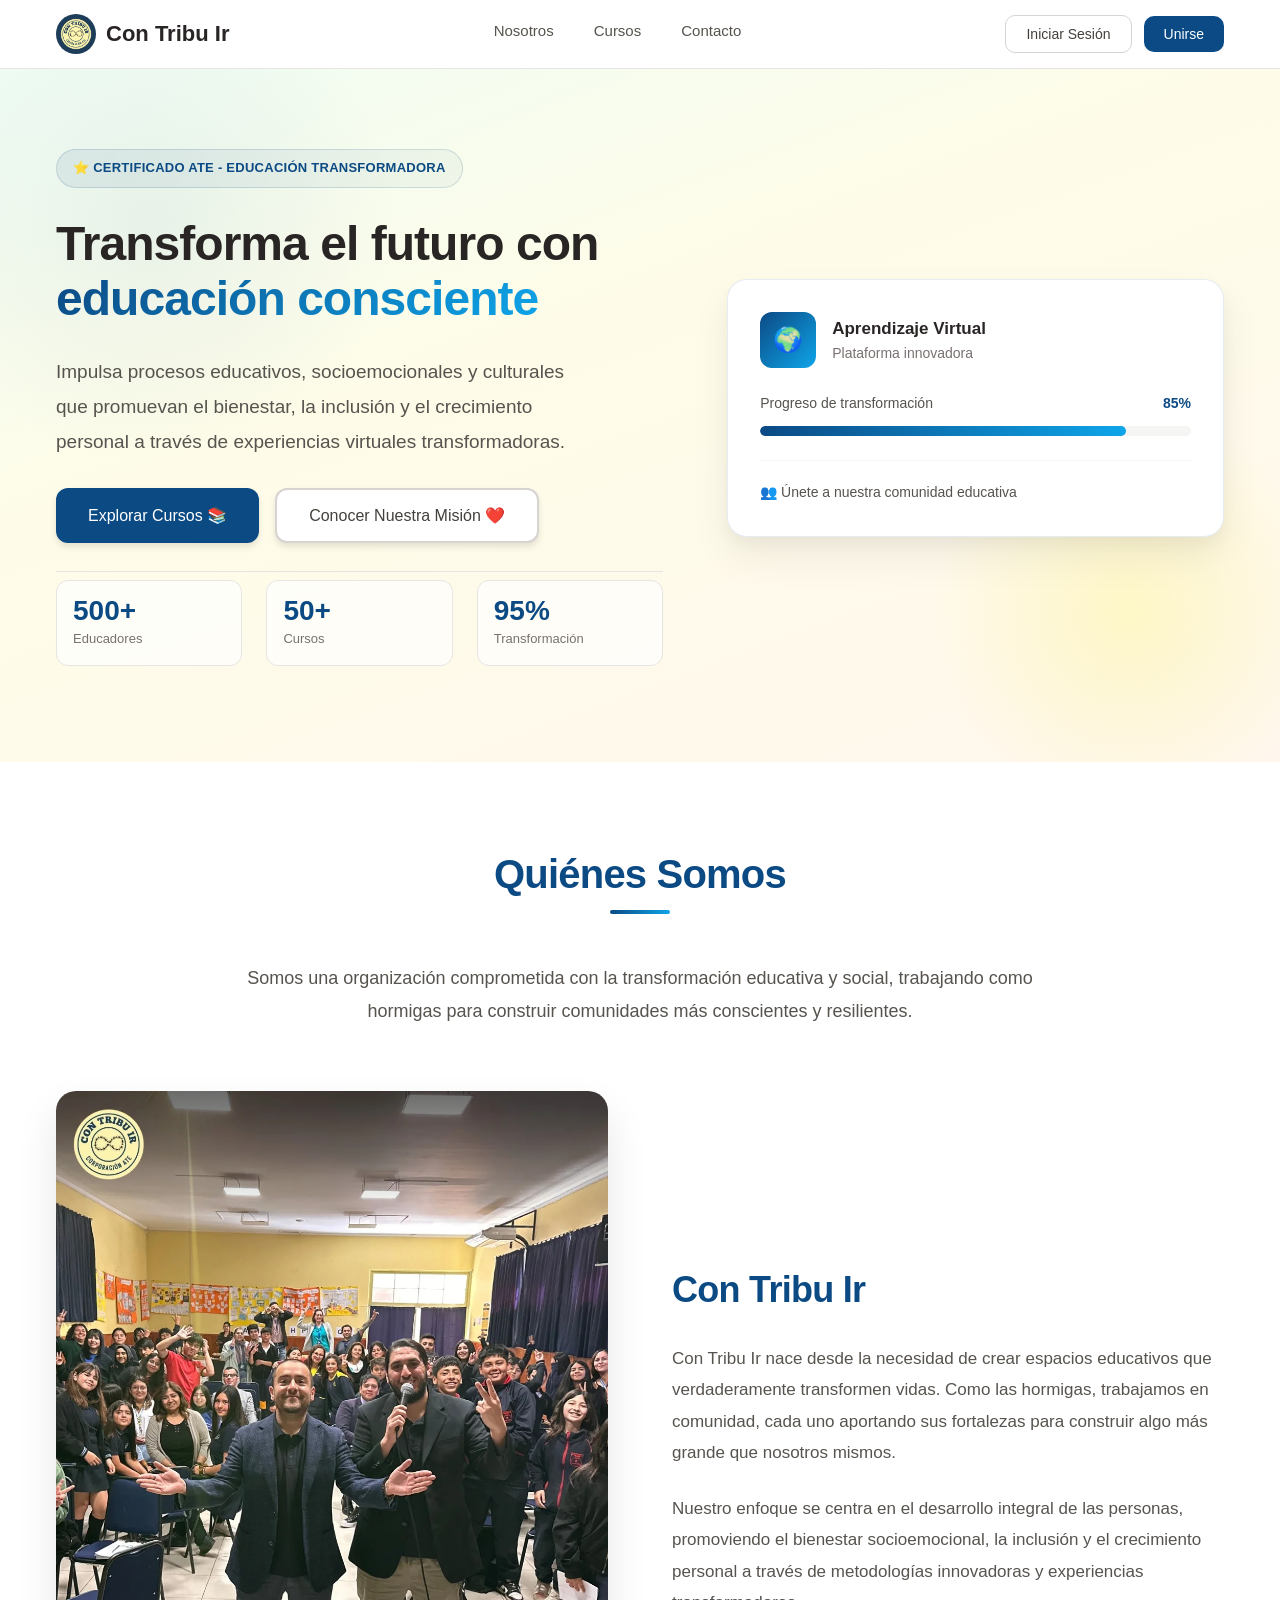
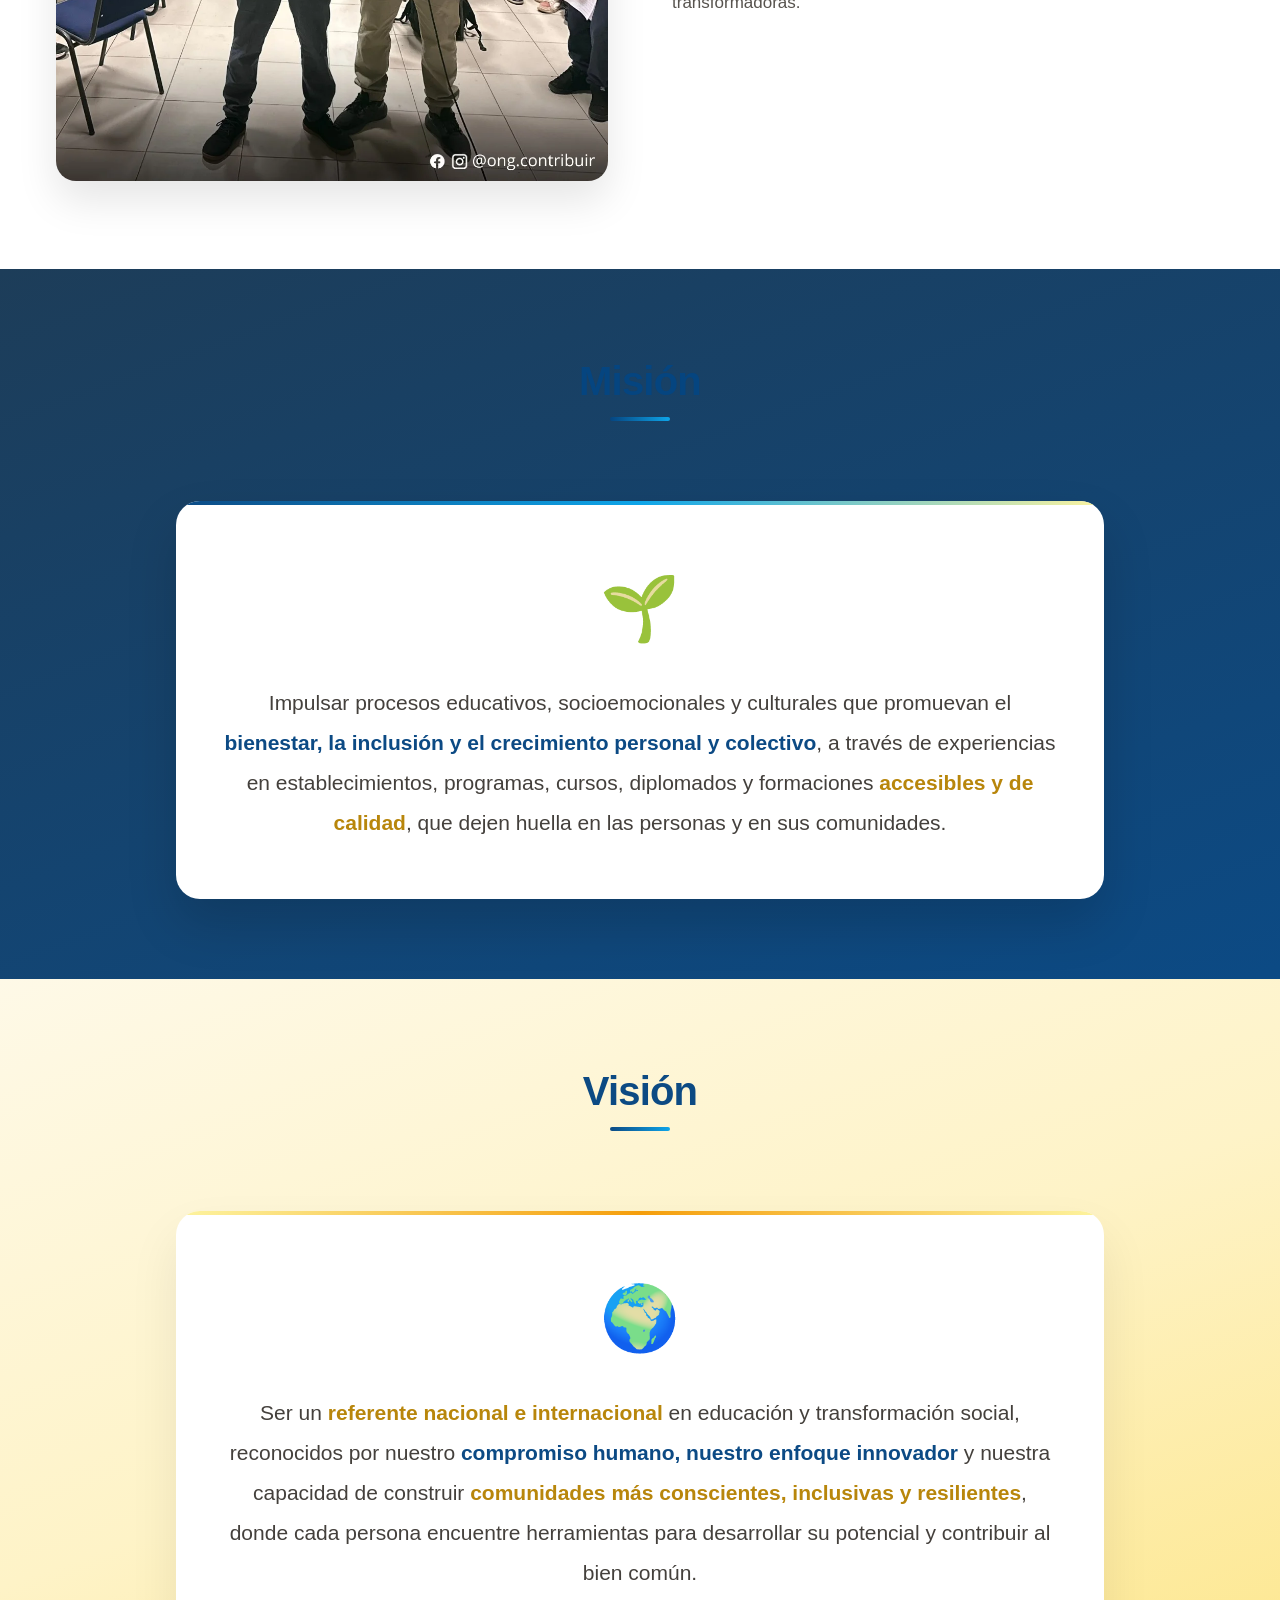
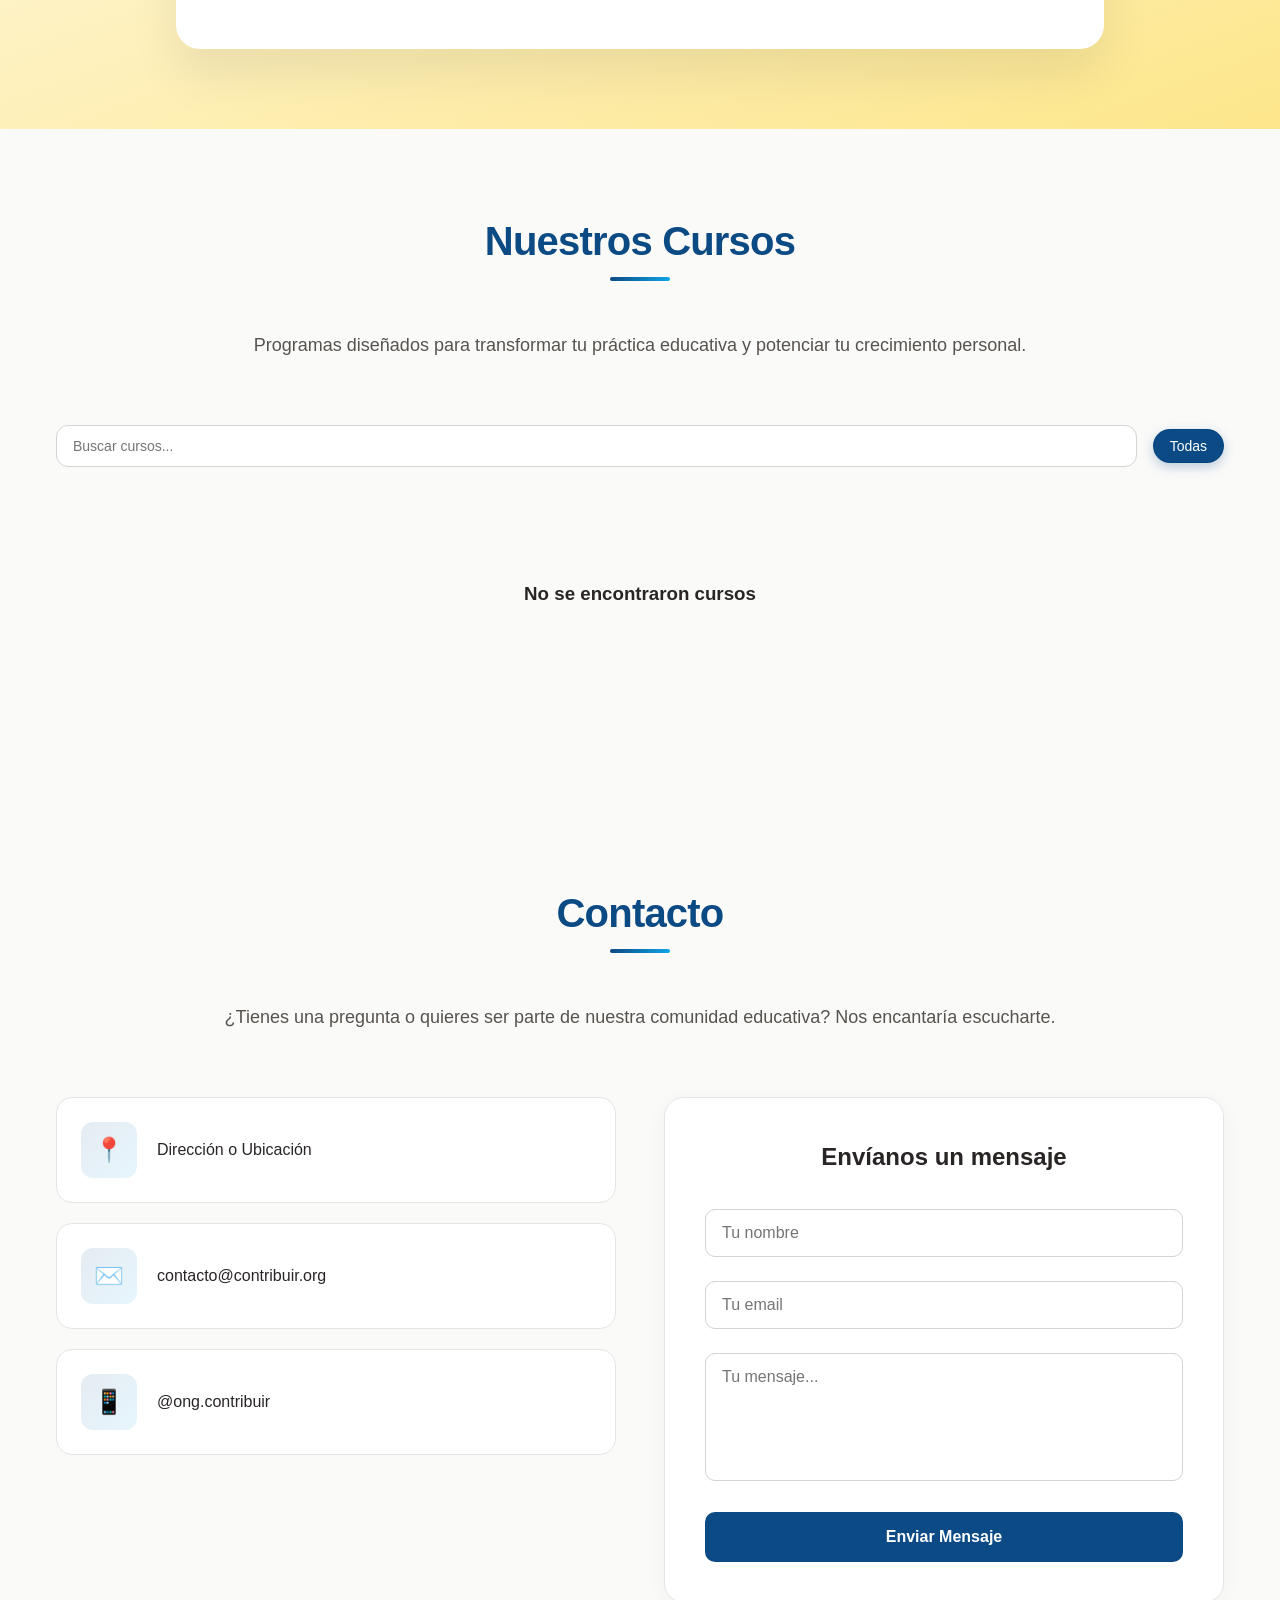
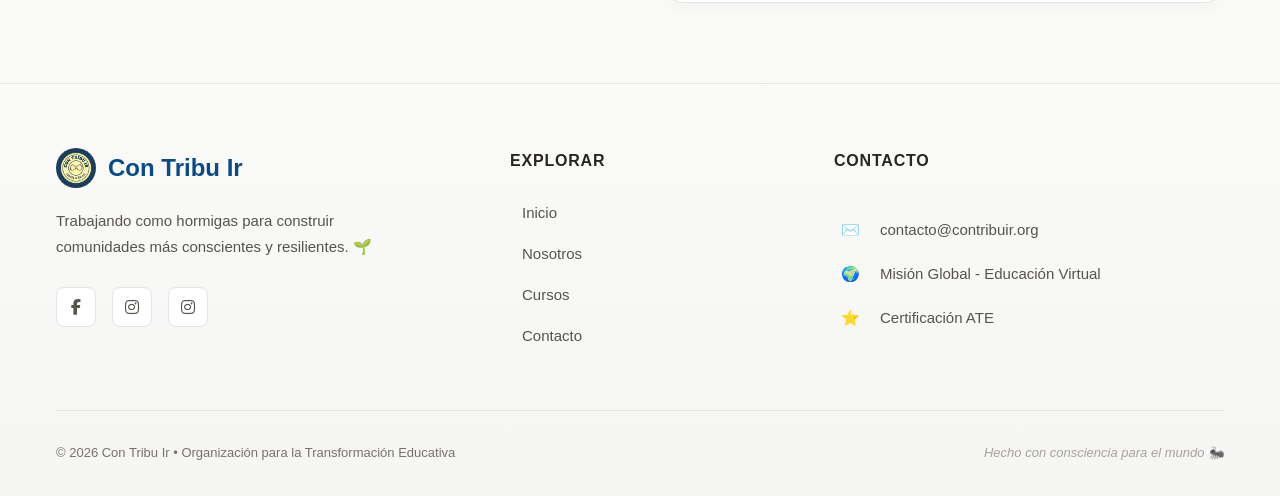
==== index.html @ ef0b7538 "Incorporación redes sociales" ====
<!DOCTYPE html>
<html lang="es">

<head>
    <meta charset="UTF-8">
    <meta name="viewport" content="width=device-width, initial-scale=1.0">
    <title>Con Tribu Ir</title>
    <link rel="stylesheet" href="styles.css">
    <link rel="stylesheet" href="Css/recovery_password.css">
    <link rel="stylesheet" href="https://cdnjs.cloudflare.com/ajax/libs/font-awesome/6.5.0/css/all.min.css">
</head>

<body>
    <header id="header">
        <div class="container">
            <div class="header-content">
                <div class="logo" onclick="scrollToSection('inicio')">
                    <img src="photos/LogoOficial.png" alt="Logo Con Tribu Ir" class="logo-icon">
                    <span>Con Tribu Ir</span>
                </div>

                <nav id="nav-desktop" class="nav-desktop">
                    <a onclick="scrollToSection('nosotros')" class="nav-link">Nosotros</a>
                    <a onclick="scrollToSection('cursos')" class="nav-link">Cursos</a>
                    <a onclick="scrollToSection('contacto')" class="nav-link">Contacto</a>
                </nav>

                <div class="header-buttons">
                    <button class="btn btn-secondary" id="loginBtn" onclick="openModal('loginModal')">
                        Iniciar Sesión
                    </button>
                    <button class="btn btn-primary" id="registerBtn" onclick="openModal('registerModal')">
                        Unirse
                    </button>
                    <div id="userSection" class="user-section hidden">
                        <div class="user-dropdown">
                            <button class="user-dropdown-btn" id="userDropdownBtn" onclick="toggleUserDropdown()">
                                <span id="userName" class="user-name"></span>
                                <span class="dropdown-arrow">▼</span>
                            </button>
                            <div id="userDropdownMenu" class="user-dropdown-menu">
                                <!--
                                <a class="dropdown-option" onclick="openProfile()">👤 Perfil</a>
                                <a class="dropdown-option" onclick="openAdminPanel()">⚙️ Panel de administración</a>
                                -->
                                <a class="dropdown-option" id="course-panel-btn" onclick="openCoursePanel()" style="display:none;">Panel creación curso</a>
                                <a class="dropdown-option logout-option" onclick="logout()">Cerrar sesión</a>
                            </div>
                        </div>
                        <button class="btn btn-secondary" onclick="goToMyCourses()" style="margin-left: 0.5rem;">
                            📚 Mis Cursos
                        </button>

                    </div>
                </div>
            </div>
        </div>
    </header>

    <section class="hero" id="inicio">
        <div class="container">
            <div class="hero-content">
                <div class="hero-text">
                    <div class="hero-badge">
                        ⭐ Certificado ATE - Educación Transformadora
                    </div>

                    <h1>Transforma el futuro con <span class="gradient-text">educación consciente</span></h1>

                    <p class="hero-description">
                        Impulsa procesos educativos, socioemocionales y culturales que promuevan el bienestar,
                        la inclusión y el crecimiento personal a través de experiencias virtuales transformadoras.
                    </p>

                    <div class="hero-buttons">
                        <button class="btn-large btn-large-primary" onclick="scrollToSection('cursos')">
                            Explorar Cursos 📚
                        </button>
                        <button class="btn-large btn-large-secondary" onclick="scrollToSection('nosotros')">
                            Conocer Nuestra Misión ❤️
                        </button>
                    </div>

                    <div class="hero-stats">
                        <div class="stat">
                            <div class="stat-value">500+</div>
                            <div class="stat-label">Educadores</div>
                        </div>
                        <div class="stat">
                            <div class="stat-value">50+</div>
                            <div class="stat-label">Cursos</div>
                        </div>
                        <div class="stat">
                            <div class="stat-value">95%</div>
                            <div class="stat-label">Transformación</div>
                        </div>
                    </div>
                </div>

                <div class="hero-card">
                    <div class="card-header">
                        <div class="card-icon">🌍</div>
                        <div>
                            <div class="card-title">Aprendizaje Virtual</div>
                            <div class="card-subtitle">Plataforma innovadora</div>
                        </div>
                    </div>

                    <div class="card-progress">
                        <div class="progress-label">
                            <span>Progreso de transformación</span>
                            <span class="progress-value">85%</span>
                        </div>
                        <div class="progress-bar">
                            <div class="progress-fill"></div>
                        </div>
                    </div>

                    <div class="card-footer">
                        <span>👥 Únete a nuestra comunidad educativa</span>
                    </div>
                </div>
            </div>
        </div>
    </section>

    <section class="section section-about" id="nosotros">
        <div class="container">
            <div class="section-header">
                <h2 class="section-title">Quiénes Somos</h2>
                <p class="section-description">
                    Somos una organización comprometida con la transformación educativa y social,
                    trabajando como hormigas para construir comunidades más conscientes y resilientes.
                </p>
            </div>

            <div class="about-grid">
                <div class="about-image">
                    <img src="photos/QuienesSomos.png" alt="Comunidad educativa">
                </div>
                <div class="about-text">
                    <h1>Con Tribu Ir</h1>
                    <p>
                        Con Tribu Ir nace desde la necesidad de crear espacios educativos que verdaderamente
                        transformen vidas. Como las hormigas, trabajamos en comunidad, cada uno aportando
                        sus fortalezas para construir algo más grande que nosotros mismos.
                    </p>
                    <p>
                        Nuestro enfoque se centra en el desarrollo integral de las personas,
                        promoviendo el bienestar socioemocional, la inclusión y el crecimiento personal
                        a través de metodologías innovadoras y experiencias transformadoras.
                    </p>
                </div>
            </div>
        </div>
    </section>

    <section class="section section-mission" id="mision">
        <div class="container">
            <div class="section-header">
                <h2 class="section-title">Misión</h2>
            </div>

            <div class="mission-content">
                <div class="mission-emoji">🌱</div>
                <p class="mission-text">
                    Impulsar procesos educativos, socioemocionales y culturales que promuevan el
                    <span class="highlight highlight-primary">bienestar, la inclusión y el crecimiento personal y
                        colectivo</span>,
                    a través de experiencias en establecimientos, programas, cursos, diplomados y formaciones
                    <span class="highlight highlight-secondary">accesibles y de calidad</span>,
                    que dejen huella en las personas y en sus comunidades.
                </p>
            </div>
        </div>
    </section>

    <section class="section section-vision" id="vision">
        <div class="container">
            <div class="section-header">
                <h2 class="section-title">Visión</h2>
            </div>

            <div class="vision-content">
                <div class="vision-emoji">🌍</div>
                <p class="vision-text">
                    Ser un <span class="highlight highlight-secondary">referente nacional e internacional</span> en
                    educación y transformación social, reconocidos por nuestro
                    <span class="highlight highlight-primary">compromiso humano, nuestro enfoque innovador</span> y
                    nuestra capacidad de construir <span class="highlight highlight-secondary">comunidades más
                        conscientes,
                        inclusivas y resilientes</span>, donde cada persona encuentre herramientas para desarrollar su
                    potencial y contribuir al bien común.
                </p>
            </div>
        </div>
    </section>

    <section class="section section-courses" id="cursos">
        <div class="container">
            <div class="section-header">
                <h2 class="section-title">Nuestros Cursos</h2>
                <p class="section-description">
                    Programas diseñados para transformar tu práctica educativa y potenciar tu crecimiento personal.
                </p>
            </div>

            <div class="filters">
                <div class="search-box">
                    <input type="text" id="searchCourses" class="search-input" placeholder="Buscar cursos..."
                        onkeyup="filterCourses()">
                </div>
                <div class="category-filters" id="categoryFilters"></div>
            </div>

            <div class="courses-grid" id="coursesGrid"></div>
        </div>
    </section>

    <section class="section section-contact" id="contacto">
        <div class="container">
            <div class="section-header">
                <h2 class="section-title">Contacto</h2>
                <p class="section-description">
                    ¿Tienes una pregunta o quieres ser parte de nuestra comunidad educativa? Nos encantaría escucharte.
                </p>
            </div>

            <div class="contact-grid">
                <div class="contact-info">
                    <div class="contact-item">
                        <span class="contact-icon">📍</span>
                        <p>Dirección o Ubicación</p>
                    </div>
                    <div class="contact-item">
                        <span class="contact-icon">✉️</span>
                        <p>contacto@contribuir.org</p>
                    </div>
                    <div class="contact-item">
                        <span class="contact-icon">📱</span>
                        <p>@ong.contribuir</p>
                    </div>
                </div>

                <form class="contact-form" onsubmit="sendMessage(event)">
                    <h3>Envíanos un mensaje</h3>
                    <div class="form-group">
                        <input type="text" class="form-input" placeholder="Tu nombre" required>
                    </div>
                    <div class="form-group">
                        <input type="email" class="form-input" placeholder="Tu email" required>
                    </div>
                    <div class="form-group">
                        <textarea class="form-textarea" placeholder="Tu mensaje..." required></textarea>
                    </div>
                    <button type="submit" class="btn-submit">Enviar Mensaje</button>
                </form>
            </div>
        </div>
    </section>

    <div id="loginModal" class="modal">
        <div class="modal-content">
            <span class="close-btn" onclick="closeModal('loginModal')">&times;</span>
            <form id="loginForm">
                <h3>Iniciar Sesión</h3>
                <div class="form-group">
                    <input type="email" id="loginEmail" name="email" class="form-input" placeholder="Tu email" required>
                </div>
                <div class="form-group">
                    <input type="password" id="loginPassword" name="password" class="form-input"
                        placeholder="Tu contraseña" required>
                </div>
                <button type="submit" class="btn-submit">Ingresar</button>
                <p class="modal-switch">¿No tienes cuenta? <a
                        onclick="switchToModal('loginModal', 'registerModal')">Regístrate aquí</a></p>
                <p class="modal-switch recovery-link">¿Olvidaste tu contraseña? <a
                        onclick="switchToModal('loginModal', 'forgotPasswordModal')">Recuperar contraseña</a></p>
                <div id="loginRateLimitMsg" style="display:none; color: red; text-align: center; margin-top: 8px;">
                    Demasiados intentos fallidos. Podés intentar de nuevo en <strong id="loginCountdown"></strong>
                </div>
            </form>
        </div>
    </div>
    

    <!-- Contenedor para los modales de recuperación (cargados dinámicamente por js/recovery.js) -->
    <div id="recovery-modals"></div>

    <div id="registerModal" class="modal">
        <div class="modal-content">
            <span class="close-btn" onclick="closeModal('registerModal')">&times;</span>
            <form id="registerForm">
                <h3>Crear una Cuenta</h3>

                <div class="form-group">
                    <input type="text" id="registerName" name="name" class="form-input" placeholder="Tu nombre"
                        required>
                </div>

                <div class="form-group">
                    <input type="email" id="registerEmail" name="email" class="form-input" placeholder="Tu email"
                        required>
                </div>

                <div class="form-group">
                    <input type="password" id="registerPassword" name="password" class="form-input"
                        placeholder="Crea una contraseña" required>
                </div>

                <div class="form-group">
                    <input type="password" id="registerConfirmPassword" name="confirmPassword" class="form-input"
                        placeholder="Confirma tu contraseña" required>
                </div>

                <button type="submit" class="btn-submit">Registrarse</button>

                <p class="modal-switch"> 
                    ¿Ya tienes cuenta?
                    <a onclick="switchToModal('registerModal', 'loginModal')">Inicia sesión</a>
                </p>
            </form>
        </div>
    </div>

<footer class="footer">
    <div class="container">
        <div class="footer-grid">
            <div class="footer-brand">
                <div class="footer-logo">
                    <img src="photos/LogoOficial.png" alt="Logo" class="logo-icon">
                    <span class="footer-logo-text">Con Tribu Ir</span>
                </div>
                <p class="footer-tagline">
                    Trabajando como hormigas para construir comunidades más conscientes y resilientes. 🌱
                </p>
                <div class="footer-social-links">
                    <a href="https://www.facebook.com/share/1ChK7vAwzy/?mibextid=wwXIfr" class="social-icon" title="Facebook" target="_blank" rel="noopener noreferrer">
                        <i class="fab fa-facebook-f"></i>
                    </a>
                    <a href="https://www.instagram.com/ong.contribuir/" class="social-icon" title="Instagram ONG" target="_blank" rel="noopener noreferrer">
                        <i class="fab fa-instagram"></i>
                    </a>
                    <a href="https://www.instagram.com/creodecreerycrear/" class="social-icon" title="Instagram CREO" target="_blank" rel="noopener noreferrer">
                        <i class="fab fa-instagram"></i>
                    </a>
                </div>
            </div>

            <div class="footer-nav">
                <h4>Explorar</h4>
                <ul>
                    <li><a onclick="scrollToSection('inicio')">Inicio</a></li>
                    <li><a onclick="scrollToSection('nosotros')">Nosotros</a></li>
                    <li><a onclick="scrollToSection('cursos')">Cursos</a></li>
                    <li><a onclick="scrollToSection('contacto')">Contacto</a></li>
                </ul>
            </div>

            <div class="footer-contact">
                <h4>Contacto</h4>
                <div class="contact-detail">
                    <span>✉️</span>
                    <p>contacto@contribuir.org</p>
                </div>
                <div class="contact-detail">
                    <span>🌍</span>
                    <p>Misión Global - Educación Virtual</p>
                </div>
                <div class="contact-detail">
                    <span>⭐</span>
                    <p>Certificación ATE</p>
                </div>
            </div>
        </div>

        <div class="footer-bottom">
            <p>© 2026 Con Tribu Ir • Organización para la Transformación Educativa</p>
            <p class="footer-made">Hecho con consciencia para el mundo 🐜</p>
        </div>
    </div>
</footer>

    <script src="script.js"></script>
    <script src="js/recovery_password.js"></script>
</body>

</html>
---- styles.css ----
/* ===== VARIABLES Y RESET ===== */
:root {
    --color-primary: #054581f8;
    --color-primary-dark: #1d3d59;
    --color-secondary: #fdf4a0;
    --color-stone-800: #292524;
    --color-stone-700: #44403c;
    --color-stone-600: #57534e;
    --color-stone-500: #78716f;
    --color-stone-400: #a8a29e;
    --color-stone-300: #d6d3d1;
    --color-stone-200: #e7e5e4;
    --color-stone-100: #f5f5f4;
    --color-stone-50: #fafaf9;
    --color-white: #ffffff;
    --color-amber-100: #fef3c7;
    --color-amber-200: #fcd34d;
    --color-green-50: #dcfce7;
    --color-green-100: #bbf7d0;
}

* {
    margin: 0;
    padding: 0;
    box-sizing: border-box;
}

html {
    scroll-behavior: smooth;
}

body {
    font-family: -apple-system, BlinkMacSystemFont, 'Segoe UI', 'Roboto', 'Oxygen', 'Ubuntu', 'Cantarell', sans-serif;
    background-color: var(--color-white);
    color: var(--color-stone-800);
    line-height: 1.6;
}

/* ===== CONTAINER ===== */
.container {
    max-width: 1200px;
    margin: 0 auto;
    padding: 0 1rem;
}

/* ===== HEADER ===== */
header {
    position: sticky;
    top: 0;
    z-index: 50;
    background: rgba(255, 255, 255, 0.97);
    backdrop-filter: blur(12px);
    border-bottom: 1px solid var(--color-stone-200);
    transition: all 0.3s ease;
}

header.scrolled {
    box-shadow: 0 2px 20px rgba(0, 0, 0, 0.06);
}

.header-content {
    display: flex;
    justify-content: space-between;
    align-items: center;
    padding: 0.875rem 0;
    height: auto;
}

.logo {
    display: inline-flex;
    align-items: center;
    gap: 0.625rem;
    font-size: 1.375rem;
    font-weight: 700;
    color: var(--color-stone-800);
    text-decoration: none;
    cursor: pointer;
    transition: all 0.3s ease;
    white-space: nowrap;
}

.logo span {
    white-space: nowrap;
}

.logo-icon { /* Icono de la Landing Page */
  width: 40px;    
  height: auto;   
  max-height: 40px; 
    border-radius: 50%;
  object-fit: cover;
  transition: transform 0.3s ease;
}

.logo:hover {
    transform: scale(1.05);
}

.nav-desktop {
    display: flex;
    gap: 2.5rem;
}

.nav-link {
    text-decoration: none;
    color: var(--color-stone-600);
    font-size: 0.9375rem;
    font-weight: 500;
    cursor: pointer;
    transition: all 0.25s ease;
    border-bottom: 2px solid transparent;
    padding-bottom: 0.25rem;
    position: relative;
}

.nav-link::after {
    content: '';
    position: absolute;
    bottom: 0;
    left: 0;
    width: 0;
    height: 2px;
    background: var(--color-primary);
    transition: width 0.3s ease;
}

.nav-link:hover {
    color: var(--color-primary);
}

.nav-link:hover::after {
    width: 100%;
}

.nav-link.active {
    color: var(--color-primary);
    border-bottom-color: transparent;
}

.nav-link.active::after {
    width: 100%;
}

.header-buttons {
    display: flex;
    align-items: center;
    gap: 0.75rem;
}

.btn {
    padding: 0.625rem 1.25rem;
    background: var(--color-white);
    border: 1.5px solid var(--color-stone-300);
    border-radius: 0.625rem;
    font-size: 0.875rem;
    font-weight: 500;
    cursor: pointer;
    transition: all 0.25s ease;
    font-family: inherit;
}

.btn:hover {
    background: var(--color-stone-50);
    border-color: var(--color-stone-400);
}

.btn-secondary {
    background: var(--color-white);
    color: var(--color-stone-700);
    border: 1.5px solid var(--color-stone-300);
}

.btn-secondary:hover {
    background: var(--color-stone-50);
    border-color: var(--color-primary);
    color: var(--color-primary);
}

.btn-primary {
    background: var(--color-primary);
    color: var(--color-white);
    border: none;
}

.btn-primary:hover {
    background: var(--color-primary-dark);
    transform: translateY(-1px);
    box-shadow: 0 4px 12px rgba(5, 69, 129, 0.25);
}

.btn-admin {
    background: var(--color-white);
    border: 1px solid var(--color-stone-300);
}

.btn-admin.active {
    background: var(--color-amber-100);
    color: var(--color-primary);
    border-color: var(--color-amber-200);
}

.user-section {
    display: flex;
    align-items: center;
    gap: 1rem;
}

.user-section.hidden {
    display: none !important;
}

.user-name {
    font-size: 0.875rem;
    color: var(--color-stone-700);
}

/* ===== USER DROPDOWN ===== */
.user-dropdown {
    position: relative;
}

.user-dropdown-btn {
    display: flex;
    align-items: center;
    gap: 0.5rem;
    padding: 0.5rem 1rem;
    background: var(--color-white);
    border: 1px solid var(--color-stone-300);
    border-radius: 0.5rem;
    cursor: pointer;
    font-size: 0.875rem;
    font-weight: 500;
    transition: all 0.3s ease;
    font-family: inherit;
    color: var(--color-stone-700);
}

.user-dropdown-btn:hover {
    background: var(--color-stone-50);
    border-color: var(--color-stone-400);
}

.dropdown-arrow {
    font-size: 0.625rem;
    transition: transform 0.3s ease;
}

.user-dropdown-menu {
    position: absolute;
    top: 100%;
    right: 0;
    min-width: 220px;
    background: var(--color-white);
    border: 1px solid var(--color-stone-300);
    border-radius: 0.5rem;
    margin-top: 0.5rem;
    box-shadow: 0 4px 12px rgba(0, 0, 0, 0.15);
    display: none;
    flex-direction: column;
    z-index: 1000;
    overflow: hidden;
}

.user-dropdown-menu.show {
    display: flex;
}

.dropdown-option {
    padding: 0.75rem 1.25rem;
    color: var(--color-stone-700);
    cursor: pointer;
    text-decoration: none;
    transition: all 0.2s ease;
    font-size: 0.875rem;
    display: block;
}

.dropdown-option:hover {
    background: var(--color-stone-50);
    color: var(--color-primary);
    padding-left: 1.5rem;
}

.dropdown-divider {
    height: 1px;
    background: var(--color-stone-200);
    margin: 0.5rem 0;
}

.dropdown-option.logout-option {
    color: #d84f4f;
}

.dropdown-option.logout-option:hover {
    background: #fef3c7;
    color: #d84f4f;
    padding-left: 1.5rem;
}

/* ===== NAVBAR MOBILE ===== */
@media (max-width: 768px) {
    .header-content {
        display: flex;
        flex-wrap: wrap;
        justify-content: space-between;
        align-items: center;
        gap: 0.5rem;
    }

    .logo {
        flex: 0 0 auto;
        align-self: center;
    }

    .nav-desktop {
        flex: 0 0 auto;
        display: flex;
        gap: 1.25rem;
    }

    .nav-link {
        font-size: 0.875rem;
        padding: 0.15rem 0;
    }

    .header-buttons {
        flex-basis: 100%;
        display: flex;
        justify-content: flex-end;
        gap: 0.75rem;
        margin-top: 0.5rem;
    }
}

/* ===== HERO SECTION ===== */
.hero {
    background: linear-gradient(160deg, #f0fdf4 0%, #fefce8 40%, #fff7ed 100%);
    padding: 5rem 0 6rem;
    position: relative;
    overflow: hidden;
}

.hero::before {
    content: '';
    position: absolute;
    width: 500px;
    height: 500px;
    background: radial-gradient(circle, rgba(5, 69, 129, 0.06) 0%, transparent 70%);
    top: -100px;
    left: -100px;
    border-radius: 50%;
}

.hero::after {
    content: '';
    position: absolute;
    width: 400px;
    height: 400px;
    background: radial-gradient(circle, rgba(253, 244, 160, 0.5) 0%, transparent 70%);
    bottom: -50px;
    right: -50px;
    border-radius: 50%;
}

.hero-content {
    position: relative;
    z-index: 1;
    display: grid;
    grid-template-columns: 1.1fr 0.9fr;
    gap: 4rem;
    align-items: center;
}

.hero-text {
    display: flex;
    flex-direction: column;
    gap: 1.75rem;
}

.hero-text h1 {
    font-size: 3rem;
    font-weight: 800;
    line-height: 1.15;
    color: var(--color-stone-800);
    letter-spacing: -0.02em;
}

.gradient-text {
    background: linear-gradient(135deg, var(--color-primary) 0%, #0ea5e9 100%);
    -webkit-background-clip: text;
    -webkit-text-fill-color: transparent;
    background-clip: text;
}

.hero-badge {
    display: inline-flex;
    align-items: center;
    gap: 0.5rem;
    background: linear-gradient(135deg, rgba(5, 69, 129, 0.08), rgba(5, 69, 129, 0.04));
    border: 1px solid rgba(5, 69, 129, 0.15);
    padding: 0.5rem 1rem;
    border-radius: 9999px;
    font-size: 0.8125rem;
    font-weight: 600;
    color: var(--color-primary);
    width: fit-content;
    letter-spacing: 0.02em;
    text-transform: uppercase;
}

.hero-description {
    font-size: 1.1875rem;
    color: var(--color-stone-600);
    line-height: 1.85;
    max-width: 540px;
}

.hero-buttons {
    display: flex;
    gap: 1rem;
    flex-wrap: wrap;
}

.btn-large {
    padding: 1rem 2rem;
    border: none;
    border-radius: 0.75rem;
    font-size: 1rem;
    font-weight: 500;
    cursor: pointer;
    display: inline-flex;
    align-items: center;
    gap: 0.5rem;
    transition: all 0.3s ease;
    box-shadow: 0 4px 6px rgba(0, 0, 0, 0.1);
    font-family: inherit;
}

.btn-large-primary {
    background: var(--color-primary);
    color: var(--color-white);
}

.btn-large-primary:hover {
    background: var(--color-primary-dark);
    box-shadow: 0 10px 15px rgba(0, 0, 0, 0.2);
    transform: translateY(-2px);
}

.btn-large-secondary {
    background: var(--color-white);
    color: var(--color-stone-700);
    border: 2px solid var(--color-stone-300);
}

.btn-large-secondary:hover {
    background: var(--color-stone-50);
    border-color: var(--color-stone-400);
}

.hero-stats {
    display: flex;
    gap: 1.5rem;
    padding-top: 0.5rem;
    border-top: 1px solid var(--color-stone-200);
}

.stat {
    text-align: left;
    flex: 1;
    padding: 1rem;
    background: rgba(255, 255, 255, 0.7);
    border-radius: 0.75rem;
    border: 1px solid var(--color-stone-200);
    transition: all 0.3s ease;
}

.stat:hover {
    background: var(--color-white);
    box-shadow: 0 4px 12px rgba(0, 0, 0, 0.06);
    transform: translateY(-2px);
}

.stat-value {
    font-size: 1.75rem;
    font-weight: 800;
    color: var(--color-primary);
    line-height: 1;
    margin-bottom: 0.25rem;
}

.stat-label {
    font-size: 0.8125rem;
    color: var(--color-stone-500);
    font-weight: 500;
}

.hero-card {
    background: var(--color-white);
    border: 1px solid rgba(5, 69, 129, 0.1);
    border-radius: 1.25rem;
    padding: 2rem;
    box-shadow: 0 20px 40px rgba(0, 0, 0, 0.06), 0 8px 16px rgba(0, 0, 0, 0.04);
    transition: all 0.3s ease;
}

.hero-card:hover {
    transform: translateY(-4px);
    box-shadow: 0 24px 48px rgba(0, 0, 0, 0.08), 0 12px 24px rgba(0, 0, 0, 0.05);
}

.card-header {
    display: flex;
    gap: 1rem;
    margin-bottom: 1.5rem;
    align-items: center;
}

.card-icon {
    width: 3.5rem;
    height: 3.5rem;
    background: linear-gradient(135deg, var(--color-primary) 0%, #0ea5e9 100%);
    border-radius: 0.75rem;
    display: flex;
    align-items: center;
    justify-content: center;
    flex-shrink: 0;
    font-size: 1.5rem;
}

.card-title {
    font-weight: 700;
    color: var(--color-stone-800);
    font-size: 1.0625rem;
}

.card-subtitle {
    font-size: 0.875rem;
    color: var(--color-stone-500);
}

.card-progress {
    margin: 1.5rem 0;
}

.progress-label {
    display: flex;
    justify-content: space-between;
    align-items: center;
    margin-bottom: 0.75rem;
    font-size: 0.875rem;
    color: var(--color-stone-600);
}

.progress-value {
    color: var(--color-primary);
    font-weight: 700;
}

.progress-bar {
    height: 0.625rem;
    background: var(--color-stone-100);
    border-radius: 9999px;
    overflow: hidden;
}

.progress-fill {
    height: 100%;
    background: linear-gradient(90deg, var(--color-primary), #0ea5e9);
    width: 85%;
    border-radius: 9999px;
}

.card-footer {
    display: flex;
    align-items: center;
    gap: 0.5rem;
    padding-top: 1.25rem;
    border-top: 1px solid var(--color-stone-100);
    font-size: 0.875rem;
    color: var(--color-stone-600);
    font-weight: 500;
}

/* ===== SECTIONS ===== */
.section {
    padding: 5rem 0;
}

.section-header {
    text-align: center;
    margin-bottom: 4rem;
}

.section-title {
    font-size: 2.5rem;
    font-weight: 800;
    margin-bottom: 1.5rem;
    color: var(--color-primary);
    letter-spacing: -0.02em;
    position: relative;
    display: inline-block;
}

.section-title::after {
    content: '';
    position: absolute;
    bottom: -0.5rem;
    left: 50%;
    transform: translateX(-50%);
    width: 60px;
    height: 4px;
    background: linear-gradient(90deg, var(--color-primary), #0ea5e9);
    border-radius: 2px;
}

.section-description {
    font-size: 1.125rem;
    color: var(--color-stone-600);
    max-width: 52rem;
    margin: 2rem auto 0;
    line-height: 1.8;
}

/* ===== ABOUT SECTION ===== */
.section-about {
    background: var(--color-white);
}

.about-grid {
    display: grid;
    grid-template-columns: 1fr 1fr;
    gap: 4rem;
    align-items: center;
}

.about-image {
    position: relative;
}

.about-image::before {
    content: '';
    position: absolute;
    top: -1rem;
    right: -1rem;
    width: 100%;
    height: 100%;
    border: 3px solid var(--color-primary);
    border-radius: 1.25rem;
    opacity: 0.15;
    z-index: -1;
}

.about-image img {
    width: 100%;
    border-radius: 1.25rem;
    box-shadow: 0 20px 40px rgba(0, 0, 0, 0.1);
}

.about-text {
    display: flex;
    flex-direction: column;
    gap: 1.5rem;
}

.about-text h1 {
    font-size: 2.25rem;
    font-weight: 800;
    color: var(--color-primary);
    letter-spacing: -0.02em;
}

.about-text p {
    color: var(--color-stone-600);
    line-height: 1.85;
    font-size: 1.0625rem;
}

/* ===== MISSION SECTION ===== */
.section-mission {
    background: linear-gradient(160deg, var(--color-primary-dark) 0%, var(--color-primary) 100%);
}

.mission-content {
    background: var(--color-white);
    border: none;
    border-radius: 1.5rem;
    padding: 3.5rem 3rem;
    max-width: 58rem;
    margin: 0 auto;
    box-shadow: 0 25px 50px rgba(0, 0, 0, 0.15);
    text-align: center;
    position: relative;
    overflow: hidden;
}

.mission-content::before {
    content: '';
    position: absolute;
    top: 0;
    left: 0;
    right: 0;
    height: 4px;
    background: linear-gradient(90deg, var(--color-primary), #0ea5e9, var(--color-secondary));
}

.mission-emoji {
    font-size: 4rem;
    margin-bottom: 1.5rem;
}

.mission-text {
    font-size: 1.3125rem;
    color: var(--color-stone-700);
    line-height: 1.9;
    font-weight: 400;
}

.highlight {
    font-weight: 600;
}

.highlight-primary {
    color: var(--color-primary);
}

.highlight-secondary {
    color: #b8860b;
}

/* ===== VISION SECTION ===== */
.section-vision {
    background: linear-gradient(160deg, #fef9e7 0%, #fef3c7 50%, #fde68a 100%);
}

.vision-content {
    background: var(--color-white);
    border: none;
    border-radius: 1.5rem;
    padding: 3.5rem 3rem;
    max-width: 58rem;
    margin: 0 auto;
    box-shadow: 0 25px 50px rgba(0, 0, 0, 0.08);
    text-align: center;
    position: relative;
    overflow: hidden;
}

.vision-content::before {
    content: '';
    position: absolute;
    top: 0;
    left: 0;
    right: 0;
    height: 4px;
    background: linear-gradient(90deg, var(--color-secondary), #f59e0b, var(--color-secondary));
}

.vision-emoji {
    font-size: 4rem;
    margin-bottom: 1.5rem;
}

.vision-text {
    font-size: 1.3125rem;
    color: var(--color-stone-700);
    line-height: 1.9;
    font-weight: 400;
}

/* ===== COURSES SECTION ===== */
.section-courses {
    background: var(--color-stone-50);
}

.filters {
    display: flex;
    gap: 1rem;
    align-items: center;
    justify-content: space-between;
    margin-bottom: 3rem;
    flex-wrap: wrap;
}

.search-box {
    position: relative;
    flex: 1;
    min-width: 250px;
}

.search-input {
    width: 100%;
    padding: 0.75rem 1rem;
    border: 1px solid var(--color-stone-300);
    border-radius: 0.75rem;
    background: var(--color-white);
    font-size: 0.875rem;
    font-family: inherit;
    transition: all 0.3s ease;
}

.search-input:focus {
    outline: none;
    border-color: var(--color-primary);
    box-shadow: 0 0 0 4px rgba(5, 69, 129, 0.1);
}

.category-filters {
    display: flex;
    gap: 0.5rem;
    flex-wrap: wrap;
}

.category-btn {
    padding: 0.5rem 1rem;
    background: var(--color-white);
    border: 1px solid var(--color-stone-200);
    border-radius: 9999px;
    font-size: 0.875rem;
    font-weight: 500;
    cursor: pointer;
    transition: all 0.3s ease;
    color: var(--color-stone-600);
    font-family: inherit;
}

.category-btn:hover {
    background: var(--color-stone-100);
    border-color: var(--color-stone-400);
    color: var(--color-stone-700);
}

.category-btn.active {
    background: var(--color-primary);
    color: var(--color-white);
    border-color: var(--color-primary);
    box-shadow: 0 4px 12px rgba(5, 69, 129, 0.25);
}

.courses-grid {
    display: grid;
    grid-template-columns: repeat(auto-fill, minmax(320px, 1fr));
    gap: 2rem;
    margin-bottom: 3rem;
}

.course-card {
    background: var(--color-white);
    border: 1px solid var(--color-stone-200);
    border-radius: 1rem;
    overflow: hidden;
    transition: all 0.35s cubic-bezier(0.4, 0, 0.2, 1);
    box-shadow: 0 1px 3px rgba(0, 0, 0, 0.05);
}

.course-card:hover {
    box-shadow: 0 20px 40px rgba(0, 0, 0, 0.1);
    transform: translateY(-6px);
    border-color: var(--color-primary);
}

.course-image {
    width: 100%;
    height: 13rem;
    object-fit: cover;
    display: block;
    transition: transform 0.35s ease;
}

.course-card:hover .course-image {
    transform: scale(1.03);
}

.course-body {
    padding: 1.5rem;
}

.course-category {
    display: inline-block;
    padding: 0.25rem 0.75rem;
    background: linear-gradient(135deg, rgba(5, 69, 129, 0.08), rgba(14, 165, 233, 0.08));
    color: var(--color-primary);
    border-radius: 0.375rem;
    font-size: 0.75rem;
    font-weight: 600;
    margin-bottom: 0.875rem;
    text-transform: uppercase;
    letter-spacing: 0.03em;
}

.course-title {
    font-size: 1.125rem;
    font-weight: 700;
    color: var(--color-stone-800);
    margin-bottom: 0.75rem;
    line-height: 1.4;
    transition: color 0.25s ease;
}

.course-card:hover .course-title {
    color: var(--color-primary);
}

.course-instructor {
    display: flex;
    align-items: center;
    gap: 0.75rem;
    margin-bottom: 1rem;
    padding-bottom: 1rem;
    border-bottom: 1px solid var(--color-stone-100);
}

.instructor-avatar {
    width: 2rem;
    height: 2rem;
    border-radius: 50%;
    border: 2px solid var(--color-stone-100);
    object-fit: cover;
}

.instructor-info {
    flex: 1;
}

.instructor-name {
    font-size: 0.875rem;
    font-weight: 600;
    color: var(--color-stone-700);
}

.course-rating {
    display: flex;
    align-items: center;
    gap: 1rem;
    margin-bottom: 1rem;
    font-size: 0.875rem;
    color: var(--color-stone-600);
}

.rating-stars {
    color: #f59e0b;
}

.course-description {
    font-size: 0.875rem;
    color: var(--color-stone-500);
    margin-bottom: 1.25rem;
    line-height: 1.6;
    display: -webkit-box;
    -webkit-line-clamp: 2;
    -webkit-box-orient: vertical;
    overflow: hidden;
}

.course-footer {
    display: flex;
    align-items: center;
    justify-content: space-between;
    gap: 1rem;
    padding-top: 1rem;
    border-top: 1px solid var(--color-stone-100);
}

.course-price {
    font-size: 1.5rem;
    font-weight: 800;
    color: var(--color-primary);
}

.course-actions {
    display: flex;
    gap: 0.5rem;
}

.btn-course {
    padding: 0.625rem 1.25rem;
    background: var(--color-primary);
    color: var(--color-white);
    border: none;
    border-radius: 0.5rem;
    font-size: 0.875rem;
    font-weight: 600;
    cursor: pointer;
    transition: all 0.25s ease;
    font-family: inherit;
}

.btn-course:hover {
    background: var(--color-primary-dark);
    transform: translateY(-1px);
    box-shadow: 0 4px 12px rgba(5, 69, 129, 0.25);
}

.btn-course-details {
    display: block;
    margin-top: 0.5rem;
    padding: 0.625rem 1rem;
    background: transparent;
    color: var(--color-primary);
    border: 1.5px solid var(--color-primary);
    border-radius: 0.5rem;
    font-size: 0.875rem;
    font-weight: 600;
    cursor: pointer;
    text-align: center;
    transition: all 0.25s ease;
    font-family: inherit;
}

.btn-course-details:hover {
    background: var(--color-primary);
    color: var(--color-white);
}

/* ===== CONTACT SECTION ===== */
.section-contact {
    background: var(--color-stone-50);
    padding: 5rem 0;
}

.contact-grid {
    display: grid;
    grid-template-columns: 1fr 1fr;
    gap: 3rem;
    align-items: start;
}

.contact-info {
    display: flex;
    flex-direction: column;
    gap: 1.25rem;
}

.contact-item {
    display: flex;
    align-items: center;
    gap: 1.25rem;
    padding: 1.5rem;
    background-color: var(--color-white);
    border-radius: 1rem;
    border: 1px solid var(--color-stone-200);
    transition: all 0.3s ease;
}

.contact-item:hover {
    transform: translateY(-3px);
    box-shadow: 0 10px 25px rgba(0, 0, 0, 0.06);
    border-color: var(--color-primary);
}

.contact-icon {
    width: 3.5rem;
    height: 3.5rem;
    border-radius: 0.75rem;
    display: flex;
    align-items: center;
    justify-content: center;
    flex-shrink: 0;
    font-size: 1.5rem;
    background: linear-gradient(135deg, rgba(5, 69, 129, 0.1), rgba(14, 165, 233, 0.1));
    color: var(--color-primary);
}

.contact-title {
    font-size: 1rem;
    font-weight: 600;
    color: var(--color-stone-800);
    margin-bottom: 0.25rem;
}

.contact-text {
    font-size: 0.9375rem;
    color: var(--color-stone-600);
}

/* ===== FORMULARIO ===== */
.contact-form {
    background: var(--color-white);
    border: 1px solid var(--color-stone-200);
    border-radius: 1.25rem;
    padding: 2.5rem;
    box-shadow: 0 4px 20px rgba(0, 0, 0, 0.04);
}

.contact-form h3 {
    font-size: 1.5rem;
    font-weight: 700;
    color: var(--color-stone-800);
    margin-bottom: 2rem;
    text-align: center;
}

.form-group {
    margin-bottom: 1.5rem;
}

.form-input,
.form-textarea {
    width: 100%;
    padding: 0.875rem 1rem;
    border: 1.5px solid var(--color-stone-300);
    border-radius: 0.625rem;
    background: var(--color-white);
    font-size: 1rem;
    font-family: inherit;
    transition: all 0.25s ease;
}

.form-input:focus,
.form-textarea:focus {
    outline: none;
    border-color: var(--color-primary);
    box-shadow: 0 0 0 4px rgba(5, 69, 129, 0.1);
}

.form-textarea {
    resize: none;
    min-height: 8rem;
}

.btn-submit {
    width: 100%;
    padding: 1rem;
    background: var(--color-primary);
    color: var(--color-white);
    border: none;
    border-radius: 0.625rem;
    font-size: 1rem;
    font-weight: 600;
    cursor: pointer;
    transition: all 0.25s ease;
    font-family: inherit;
}

.btn-submit:hover {
    background: var(--color-primary-dark);
    transform: translateY(-2px);
    box-shadow: 0 8px 20px rgba(5, 69, 129, 0.3);
}



/* ===== FOOTER ===== */
.footer {
    background: linear-gradient(180deg, var(--color-stone-50) 0%, var(--color-stone-100) 100%);
    border-top: 1px solid var(--color-stone-200);
    padding: 4rem 0 2rem 0;
    color: var(--color-stone-700);
}

.footer-grid {
    display: grid;
    grid-template-columns: 1.5fr 1fr 1.5fr;
    gap: 4rem;
    margin-bottom: 3rem;
}

.footer-brand {
    display: flex;
    flex-direction: column;
    gap: 1.25rem;
}

.footer-logo {
    display: flex;
    align-items: center;
    gap: 0.75rem;
}

.footer-logo-text {
    font-size: 1.5rem;
    font-weight: 700;
    color: var(--color-primary);
}

.footer-tagline {
    font-size: 0.9375rem;
    color: var(--color-stone-600);
    line-height: 1.7;
    max-width: 320px;
}

.footer-social-links {
    display: flex;
    gap: 1rem;
    margin-top: 0.5rem;
}

.social-icon {
    display: inline-flex;
    align-items: center;
    justify-content: center;
    width: 2.5rem;
    height: 2.5rem;
    background: var(--color-white);
    border: 1px solid var(--color-stone-200);
    border-radius: 0.5rem;
    font-size: 1rem;
    transition: all 0.25s ease;
    color: var(--color-stone-600);
    text-decoration: none;
}

.social-icon:hover {
    background: var(--color-primary);
    border-color: var(--color-primary);
    color: var(--color-white);
    transform: translateY(-2px);
    box-shadow: 0 4px 12px rgba(5, 69, 129, 0.25);
}

.footer-nav h4,
.footer-contact h4 {
    color: var(--color-stone-800);
    font-size: 1rem;
    margin-bottom: 1.5rem;
    font-weight: 700;
    text-transform: uppercase;
    letter-spacing: 0.05em;
}

.footer-nav ul {
    list-style: none;
}

.footer-nav ul li {
    margin-bottom: 0.875rem;
}

.footer-nav ul li a {
    color: var(--color-stone-600);
    text-decoration: none;
    font-size: 0.9375rem;
    cursor: pointer;
    transition: all 0.25s ease;
    display: inline-flex;
    align-items: center;
    gap: 0.375rem;
}

.footer-nav ul li a::before {
    content: '';
    width: 6px;
    height: 6px;
    background: var(--color-primary);
    border-radius: 50%;
    opacity: 0;
    transition: opacity 0.25s ease;
}

.footer-nav ul li a:hover {
    color: var(--color-primary);
    padding-left: 0.75rem;
}

.footer-nav ul li a:hover::before {
    opacity: 1;
}

.footer-contact {
    display: flex;
    flex-direction: column;
    gap: 1.25rem;
}

.contact-detail {
    display: flex;
    align-items: center;
    gap: 0.875rem;
    font-size: 0.9375rem;
    color: var(--color-stone-600);
}

.contact-detail span {
    width: 2rem;
    text-align: center;
}

.footer-bottom {
    border-top: 1px solid var(--color-stone-200);
    padding-top: 2rem;
    text-align: center;
    display: flex;
    justify-content: space-between;
    align-items: center;
    font-size: 0.8125rem;
    color: var(--color-stone-500);
}

.footer-made {
    font-style: italic;
    color: var(--color-stone-400);
}
/* ===== UTILITIES ===== */
.hidden {
    display: none !important;
}

/* ===== ESTILOS PARA MODALS ===== */
.modal {
    display: none; /* Oculto por defecto */
    position: fixed; /* Se queda fijo en la pantalla */
    z-index: 100; /* Se asegura que esté por encima de todo */
    left: 0;
    top: 0;
    width: 100%;
    height: 100%;
    overflow: auto;
    background-color: rgba(0, 0, 0, 0.6); /* Fondo oscuro semitransparente */
    backdrop-filter: blur(5px);
}

.modal-content {
    background-color: #fefefe;
    margin: 15% auto; /* Centrado vertical y horizontalmente */
    padding: 2rem;
    border: 1px solid var(--color-stone-200);
    border-radius: 1rem;
    width: 90%;
    max-width: 400px; /* Ancho máximo del modal */
    box-shadow: 0 5px 15px rgba(0, 0, 0, 0.2);
    position: relative;
    text-align: center;
}

.modal-content h3 {
    margin-bottom: 1.5rem;
    color: var(--color-stone-800);
}

.close-btn {
    color: var(--color-stone-400);
    position: absolute;
    top: 1rem;
    right: 1.5rem;
    font-size: 1.75rem;
    font-weight: bold;
    cursor: pointer;
    transition: color 0.3s ease;
}

.close-btn:hover,
.close-btn:focus {
    color: var(--color-stone-700);
}

.modal-switch {
    margin-top: 1.5rem;
    font-size: 0.875rem;
    color: var(--color-stone-600);
}

.modal-switch a {
    color: var(--color-primary);
    font-weight: 500;
    cursor: pointer;
    text-decoration: none;
}
.modal-switch a:hover {
    text-decoration: underline;
}
---- Css/recovery_password.css ----
/**
 * ============================================================
 * recovery.css — Estilos del módulo de Recuperación de Contraseña
 * ============================================================
 * 
 * Estilos para los 3 modales de recuperación:
 *   - forgotPasswordModal (solicitar código)
 *   - verifyCodeModal (verificar código de 5 dígitos)
 *   - newPasswordModal (establecer nueva contraseña)
 * 
 * Depende de las variables CSS definidas en styles.css
 *   (--color-primary, --color-stone-*, --color-white)
 * 
 * ============================================================
 */

/* ===== LAYOUT DEL MODAL DE RECUPERACIÓN ===== */
.modal-recovery {
    max-width: 420px;
}

.modal-icon {
    font-size: 2.5rem;
    margin-bottom: 0.5rem;
    display: flex;
    align-items: center;
    justify-content: center;
    width: 4rem;
    height: 4rem;
    background: var(--color-stone-50);
    border-radius: 50%;
    margin: 0 auto 1rem auto;
}

.modal-description {
    font-size: 0.875rem;
    color: var(--color-stone-600);
    line-height: 1.6;
    margin-bottom: 1.5rem;
}

/* ===== FORMULARIO CON ICONOS ===== */
.form-label {
    display: block;
    font-size: 0.8125rem;
    font-weight: 600;
    color: var(--color-stone-700);
    margin-bottom: 0.375rem;
    text-align: left;
}

.input-icon-wrapper {
    position: relative;
}

.input-icon {
    position: absolute;
    left: 0.75rem;
    top: 50%;
    transform: translateY(-50%);
    font-size: 1rem;
    pointer-events: none;
}

.form-input-icon {
    padding-left: 2.5rem;
}

/* ===== INPUTS DE CÓDIGO DE VERIFICACIÓN (5 DÍGITOS) ===== */
.code-inputs-container {
    display: flex;
    gap: 0.625rem;
    justify-content: center;
    margin: 1.5rem 0;
}

.code-input {
    width: 3rem;
    height: 3.5rem;
    text-align: center;
    font-size: 1.5rem;
    font-weight: 700;
    border: 2px solid var(--color-stone-300);
    border-radius: 0.75rem;
    background: var(--color-white);
    color: var(--color-stone-800);
    transition: all 0.2s ease;
    font-family: inherit;
}

.code-input:focus {
    outline: none;
    border-color: var(--color-primary);
    box-shadow: 0 0 0 3px rgba(5, 69, 129, 0.15);
}

/* ===== MENSAJES DE ESTADO (ÉXITO/ERROR) ===== */
.modal-message {
    padding: 0.75rem 1rem;
    border-radius: 0.5rem;
    font-size: 0.8125rem;
    margin-bottom: 1rem;
    text-align: center;
    font-weight: 500;
}

.modal-message.success {
    background: #ecfdf5;
    color: #065f46;
    border: 1px solid #a7f3d0;
}

.modal-message.error {
    background: #fef2f2;
    color: #991b1b;
    border: 1px solid #fecaca;
}

/* ===== BOTÓN DE RECUPERACIÓN ===== */
.btn-recovery {
    background: var(--color-primary);
    font-weight: 600;
    letter-spacing: 0.025em;
}

.btn-recovery:disabled {
    opacity: 0.6;
    cursor: not-allowed;
}

/* ===== HINT DE CONTRASEÑA ===== */
.password-hint {
    font-size: 0.75rem;
    color: var(--color-stone-500);
    margin-bottom: 1rem;
    text-align: left;
    line-height: 1.5;
}

/* ===== TEXTO DE SEGURIDAD ===== */
.modal-security {
    font-size: 0.75rem;
    color: var(--color-stone-400);
    margin-top: 1rem;
}

/* ===== LINK DE RECUPERACIÓN EN MODAL LOGIN ===== */
.recovery-link {
    margin-top: 0.5rem !important;
}
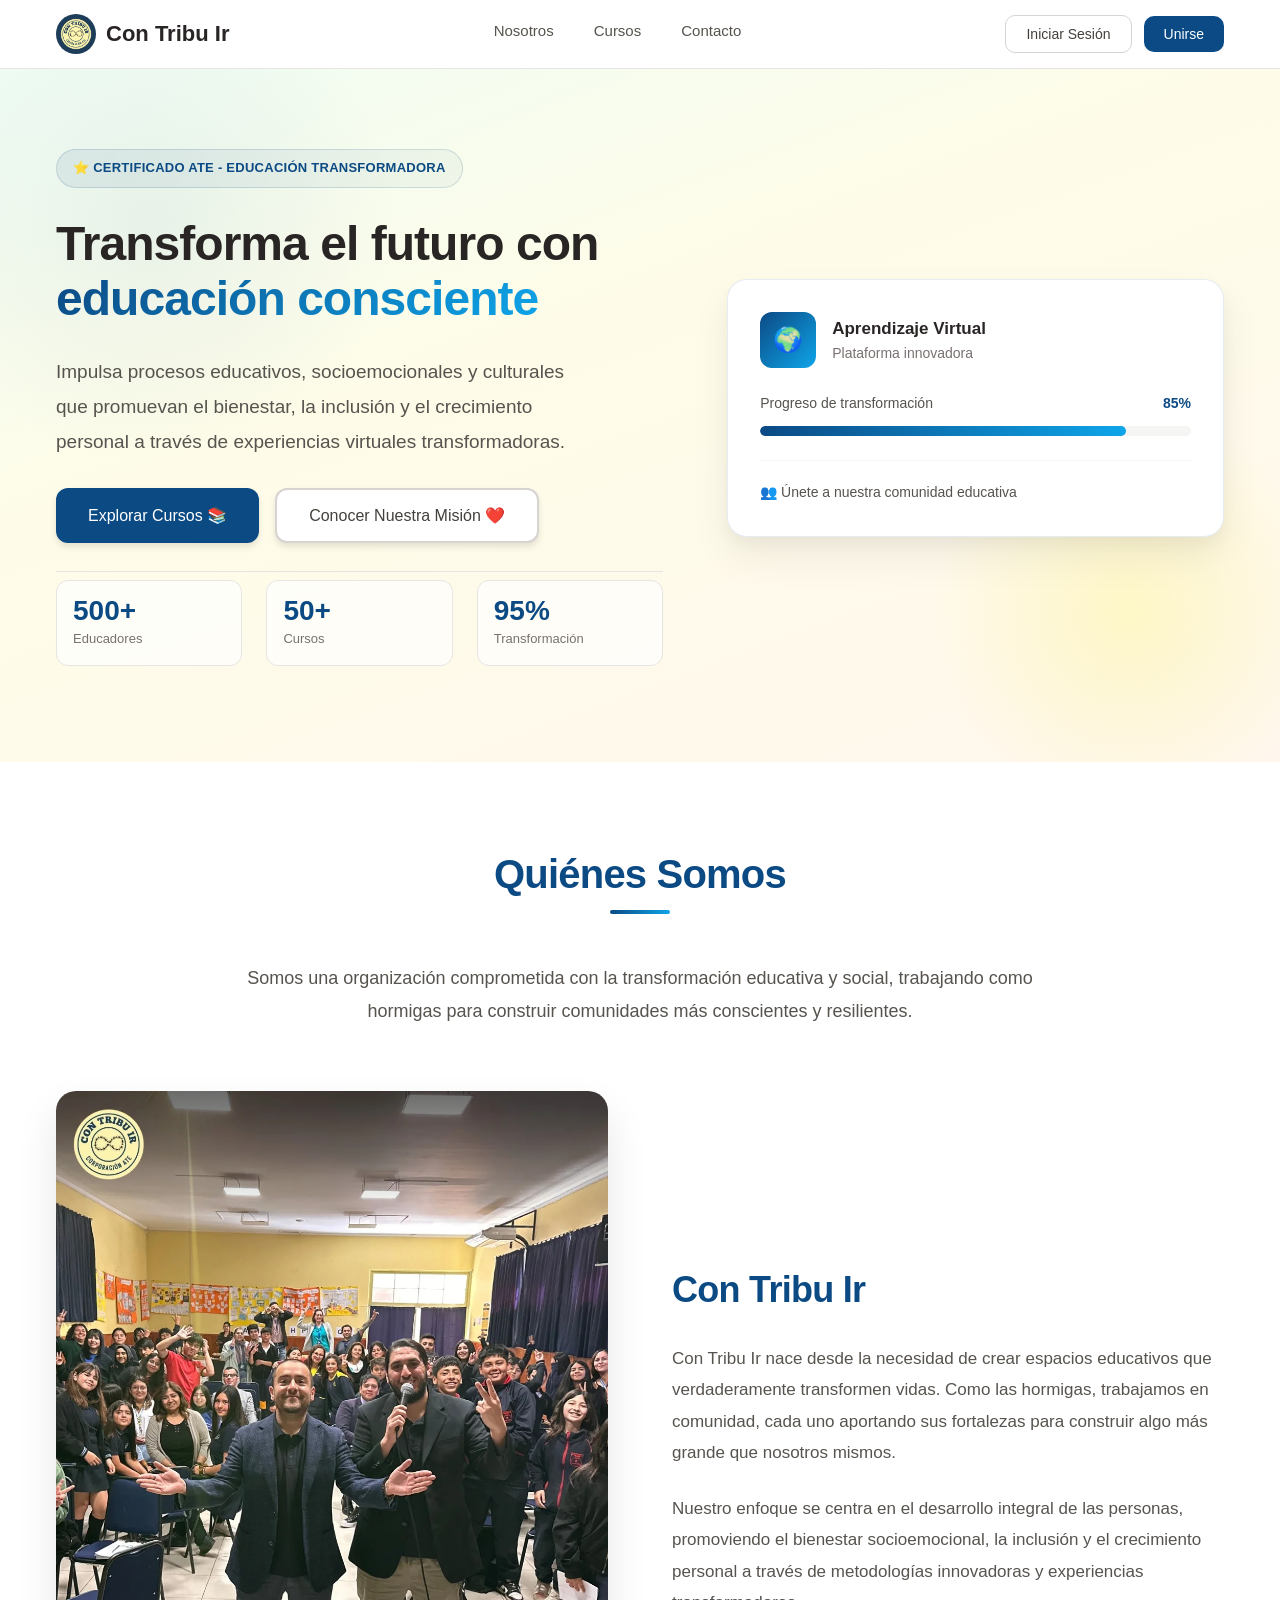
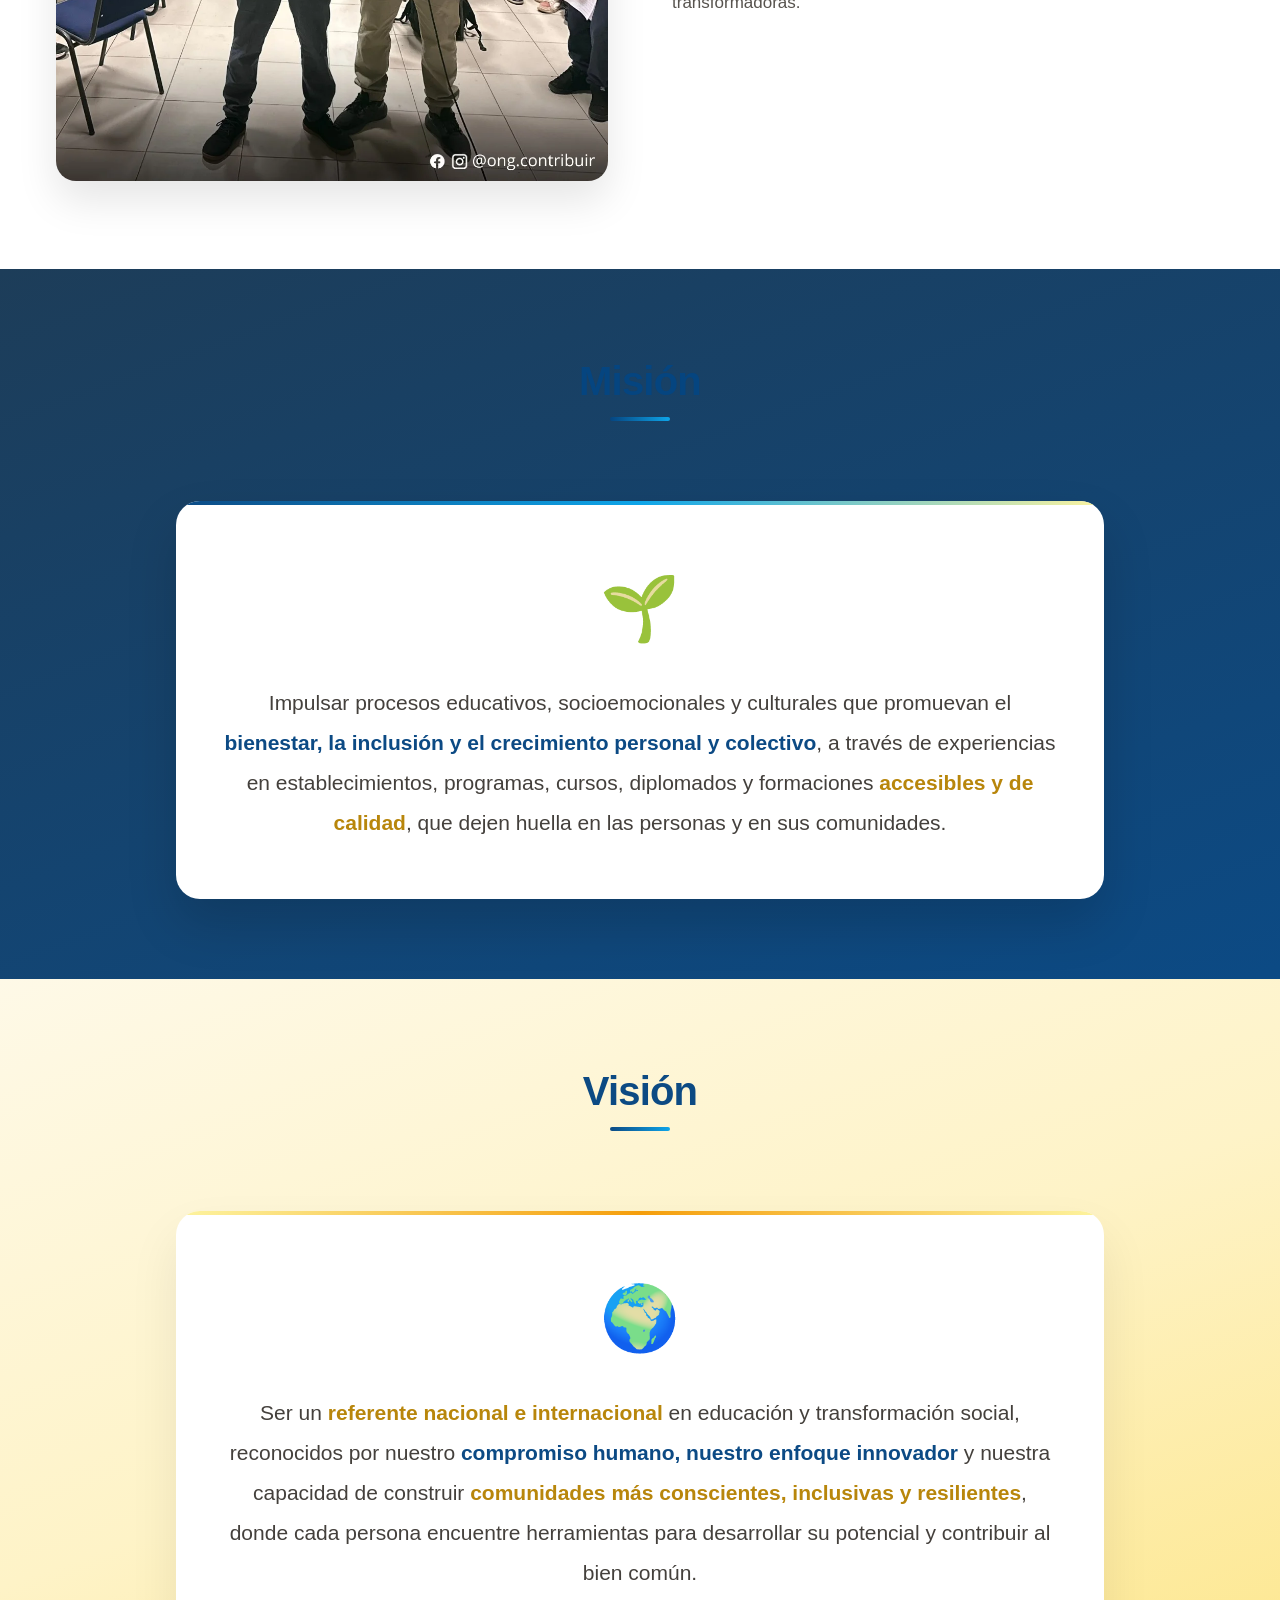
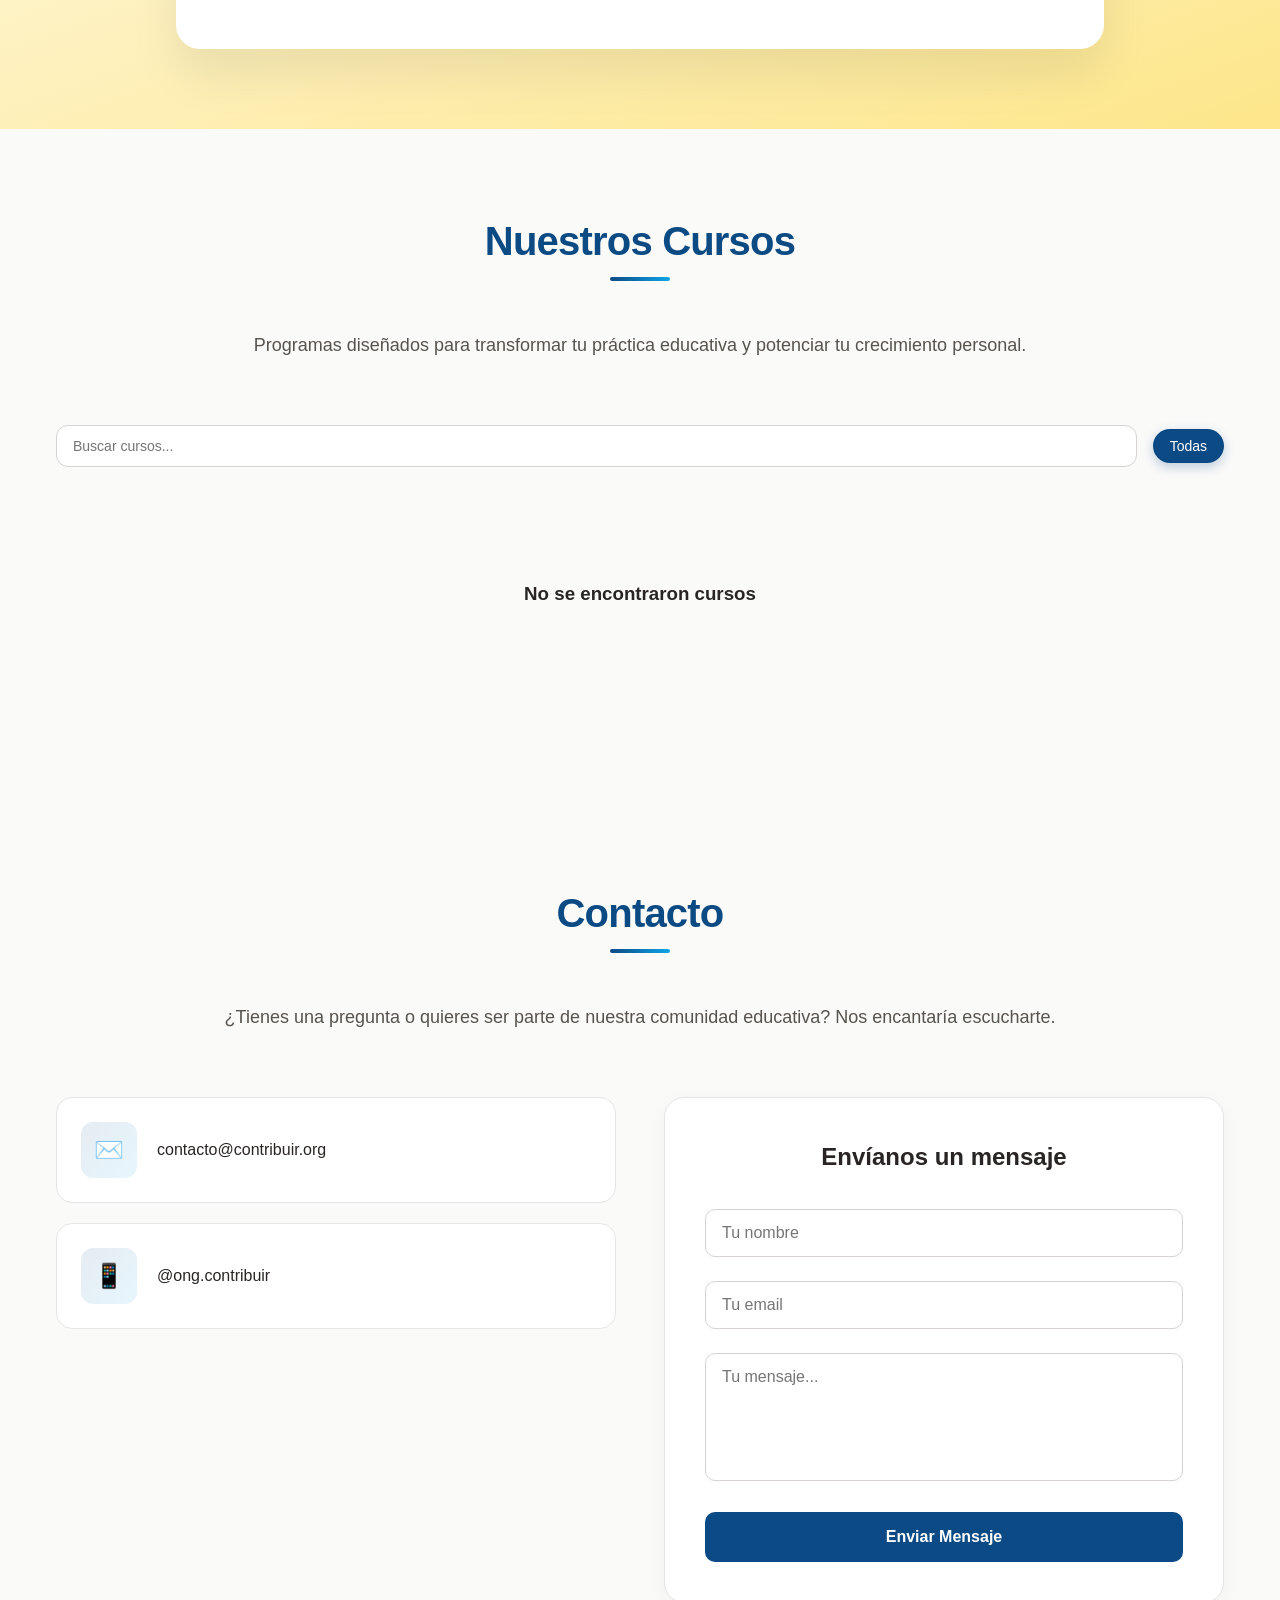
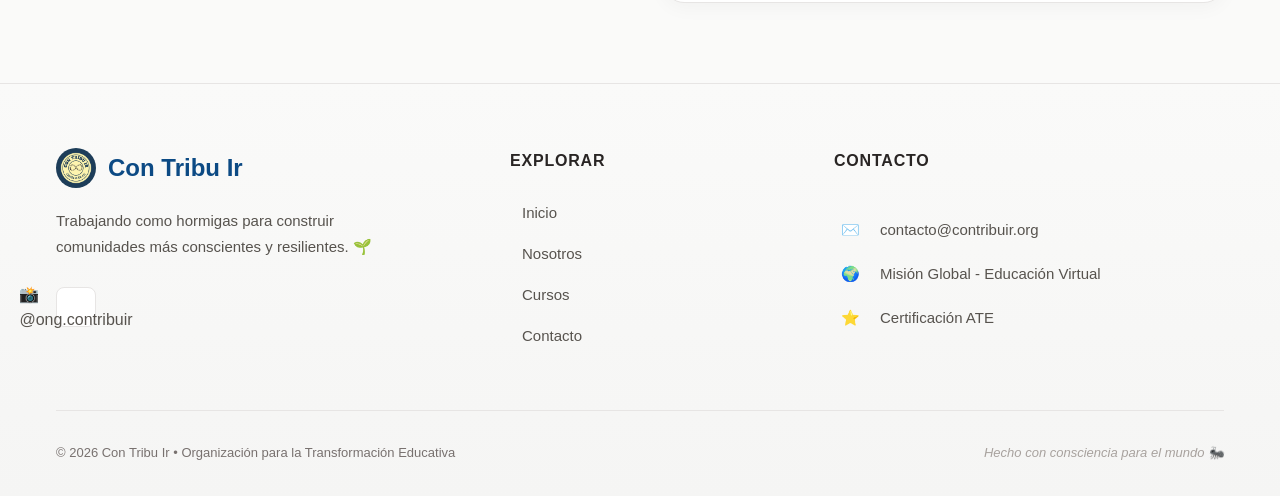
==== commit d38a1191: "En la pagina principal lo mas abajo en contacto se elemino el borde blanco con el texto de direccion" ====
--- a/index.html
+++ b/index.html
@@ -7,7 +7,6 @@
     <title>Con Tribu Ir</title>
     <link rel="stylesheet" href="styles.css">
     <link rel="stylesheet" href="Css/recovery_password.css">
-    <link rel="stylesheet" href="https://cdnjs.cloudflare.com/ajax/libs/font-awesome/6.5.0/css/all.min.css">
 </head>
 
 <body>
@@ -229,10 +228,6 @@
             <div class="contact-grid">
                 <div class="contact-info">
                     <div class="contact-item">
-                        <span class="contact-icon">📍</span>
-                        <p>Dirección o Ubicación</p>
-                    </div>
-                    <div class="contact-item">
                         <span class="contact-icon">✉️</span>
                         <p>contacto@contribuir.org</p>
                     </div>
@@ -335,15 +330,7 @@
                     Trabajando como hormigas para construir comunidades más conscientes y resilientes. 🌱
                 </p>
                 <div class="footer-social-links">
-                    <a href="https://www.facebook.com/share/1ChK7vAwzy/?mibextid=wwXIfr" class="social-icon" title="Facebook" target="_blank" rel="noopener noreferrer">
-                        <i class="fab fa-facebook-f"></i>
-                    </a>
-                    <a href="https://www.instagram.com/ong.contribuir/" class="social-icon" title="Instagram ONG" target="_blank" rel="noopener noreferrer">
-                        <i class="fab fa-instagram"></i>
-                    </a>
-                    <a href="https://www.instagram.com/creodecreerycrear/" class="social-icon" title="Instagram CREO" target="_blank" rel="noopener noreferrer">
-                        <i class="fab fa-instagram"></i>
-                    </a>
+                    <a href="#" class="social-icon" title="Instagram">📸 @ong.contribuir</a>
                 </div>
             </div>
 
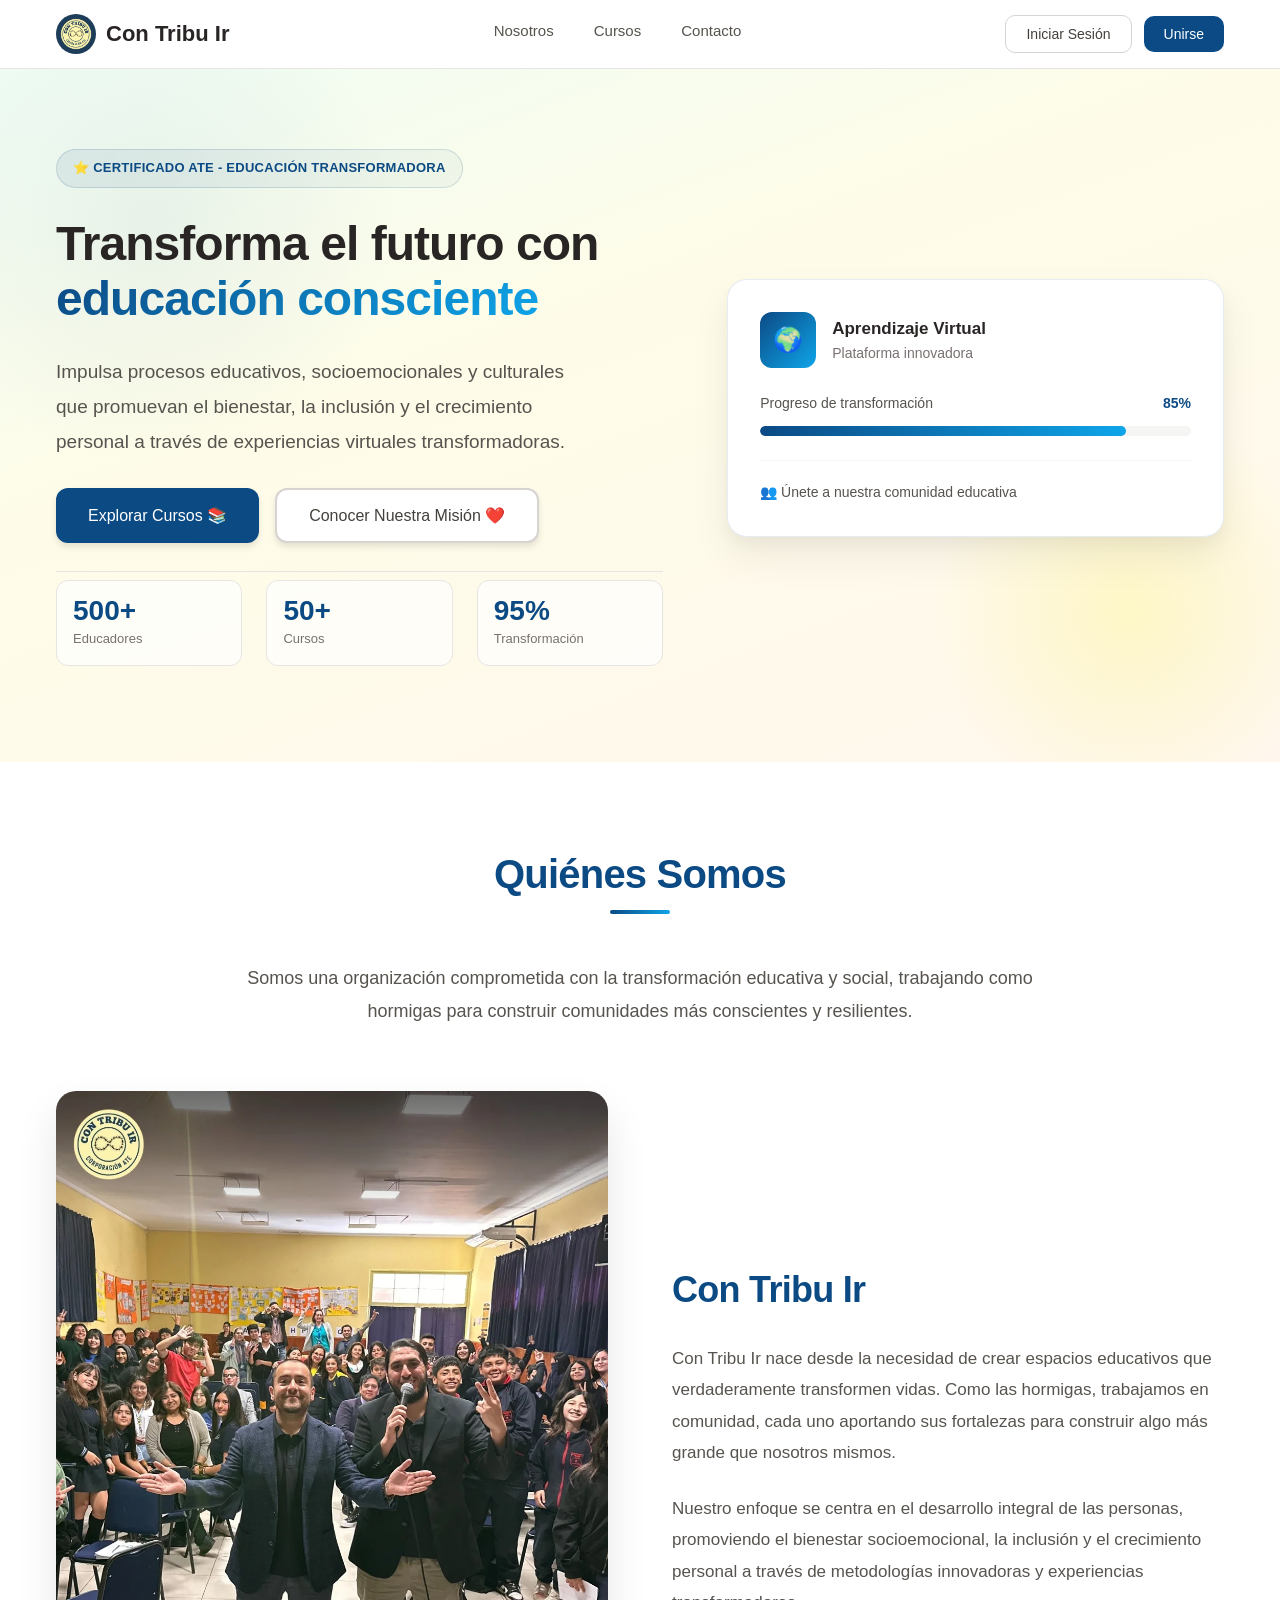
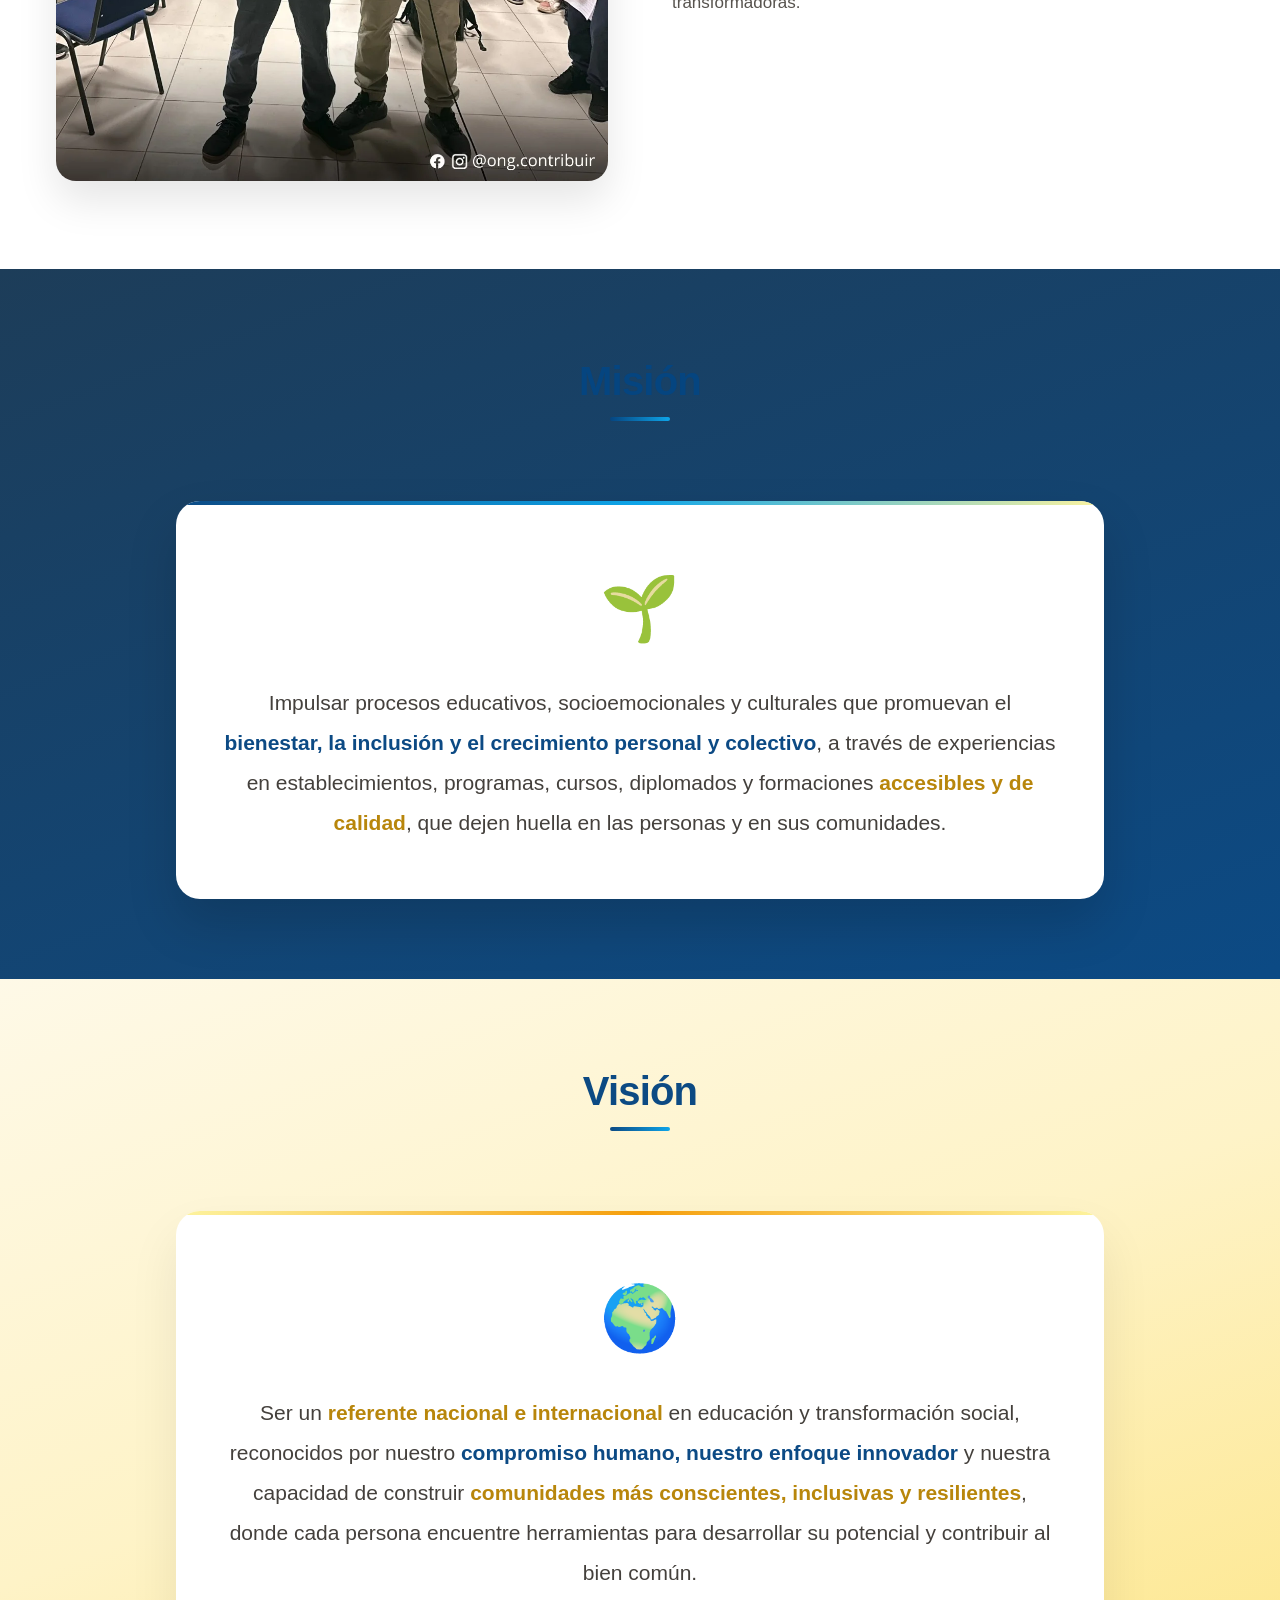
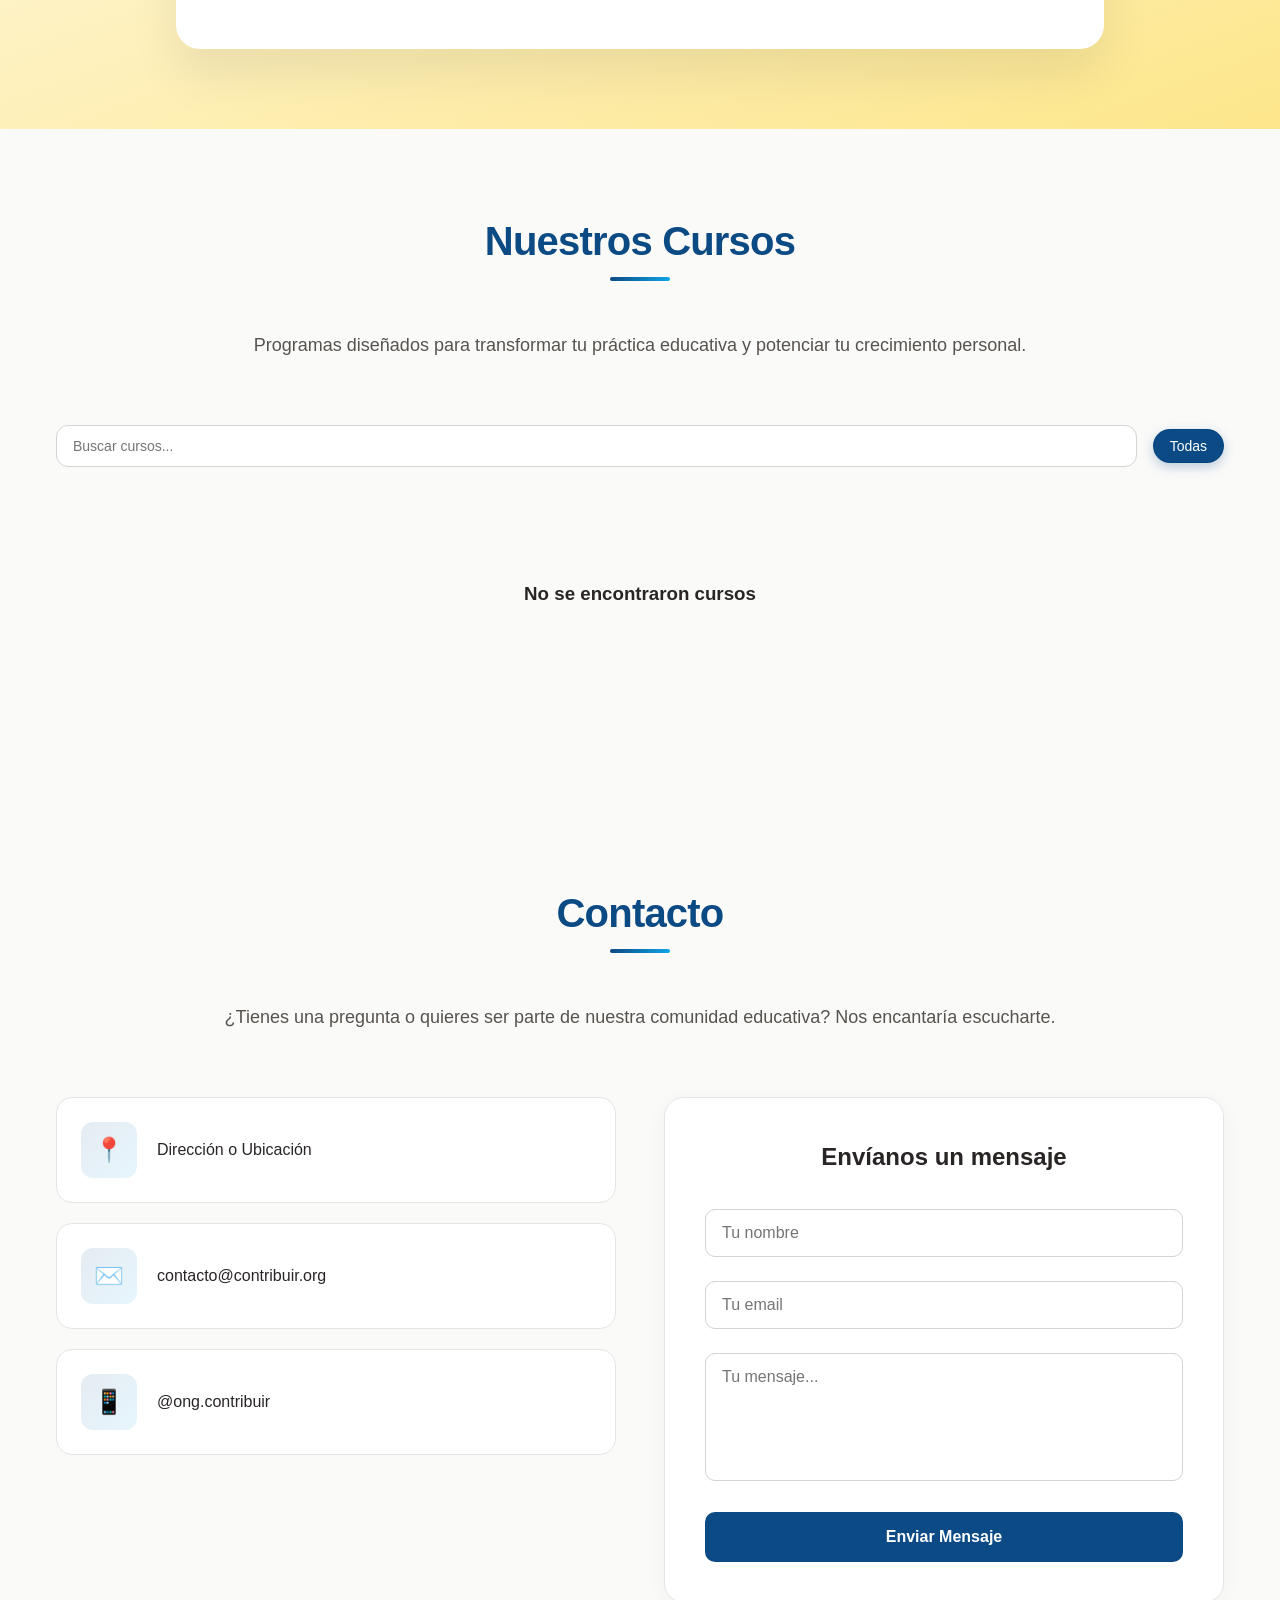
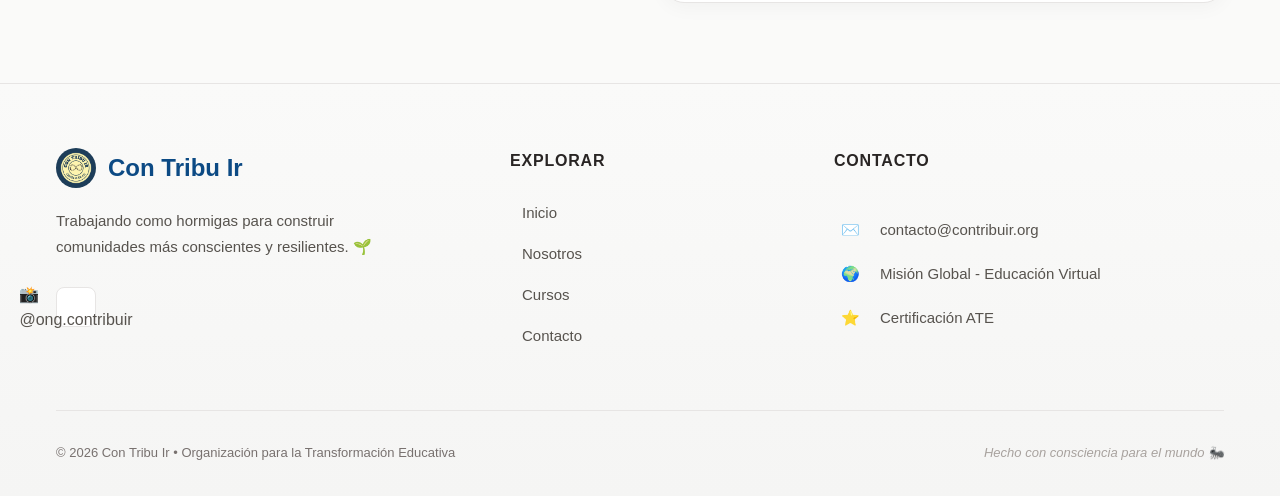
==== commit 6f732c1d: "Se agrego panel de administracion" ====
--- a/index.html
+++ b/index.html
@@ -30,6 +30,10 @@
                     </button>
                     <button class="btn btn-primary" id="registerBtn" onclick="openModal('registerModal')">
                         Unirse
+                    </button>
+                    <!-- Botón exclusivo para admin -->
+                    <button class="btn" id="adminPanelBtn" onclick="window.location.href='admin_panel.php'" style="display:none; margin-right: 0.5rem; background-color: #ffc107; color: #000;">
+                        ⚙️ Panel de Administración
                     </button>
                     <div id="userSection" class="user-section hidden">
                         <div class="user-dropdown">
@@ -228,6 +232,10 @@
             <div class="contact-grid">
                 <div class="contact-info">
                     <div class="contact-item">
+                        <span class="contact-icon">📍</span>
+                        <p>Dirección o Ubicación</p>
+                    </div>
+                    <div class="contact-item">
                         <span class="contact-icon">✉️</span>
                         <p>contacto@contribuir.org</p>
                     </div>
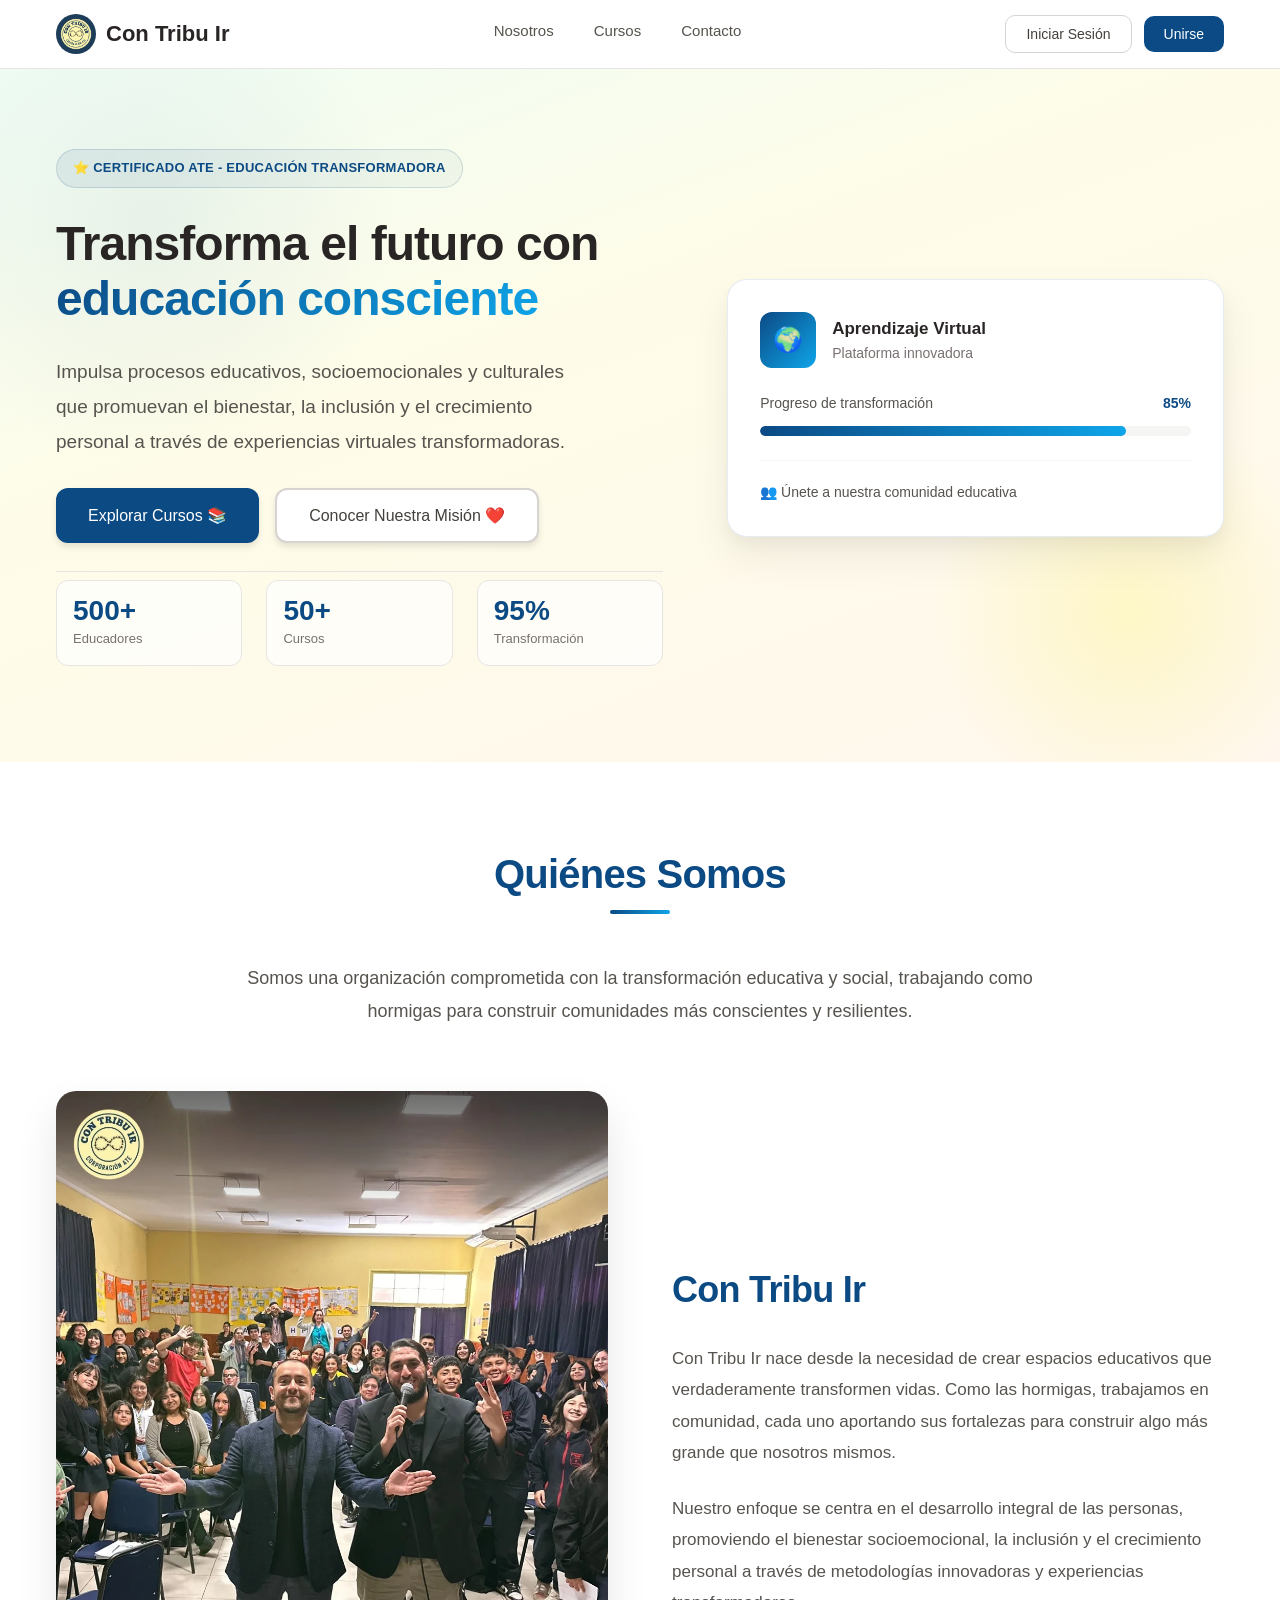
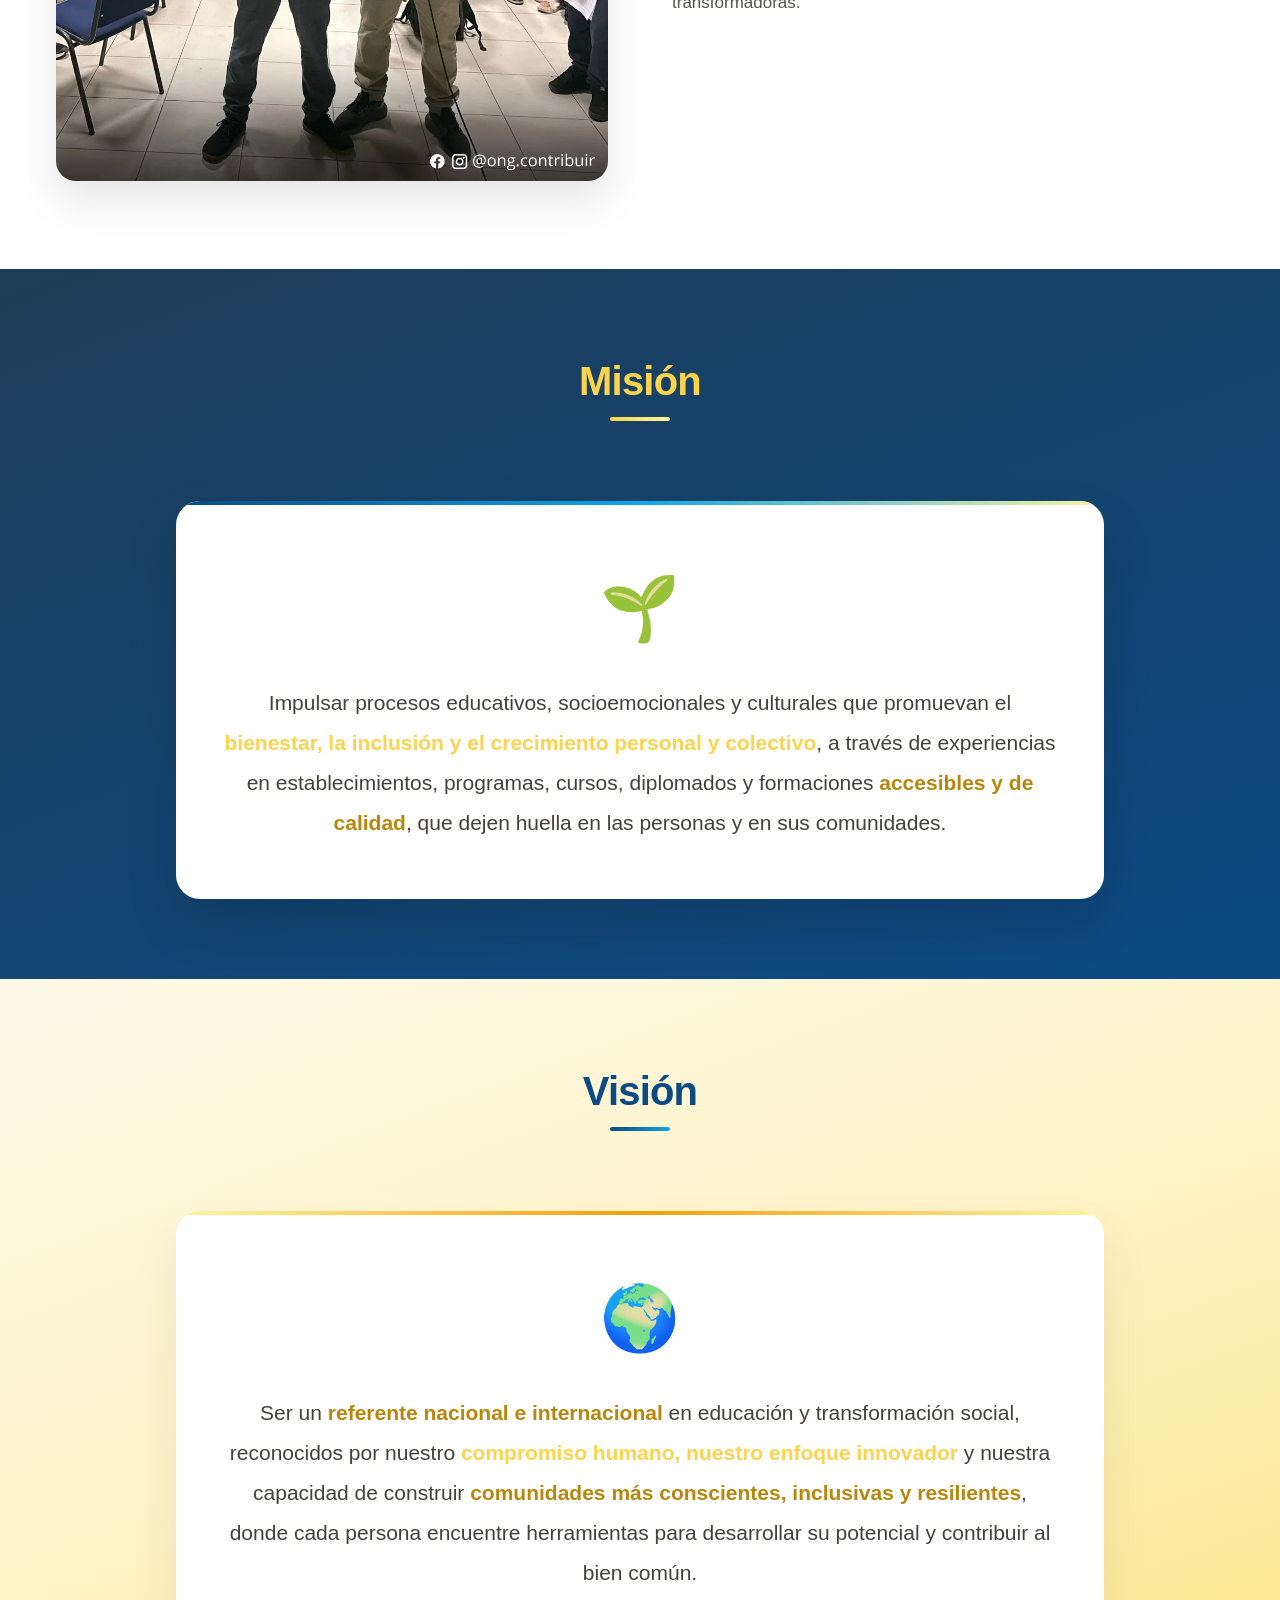
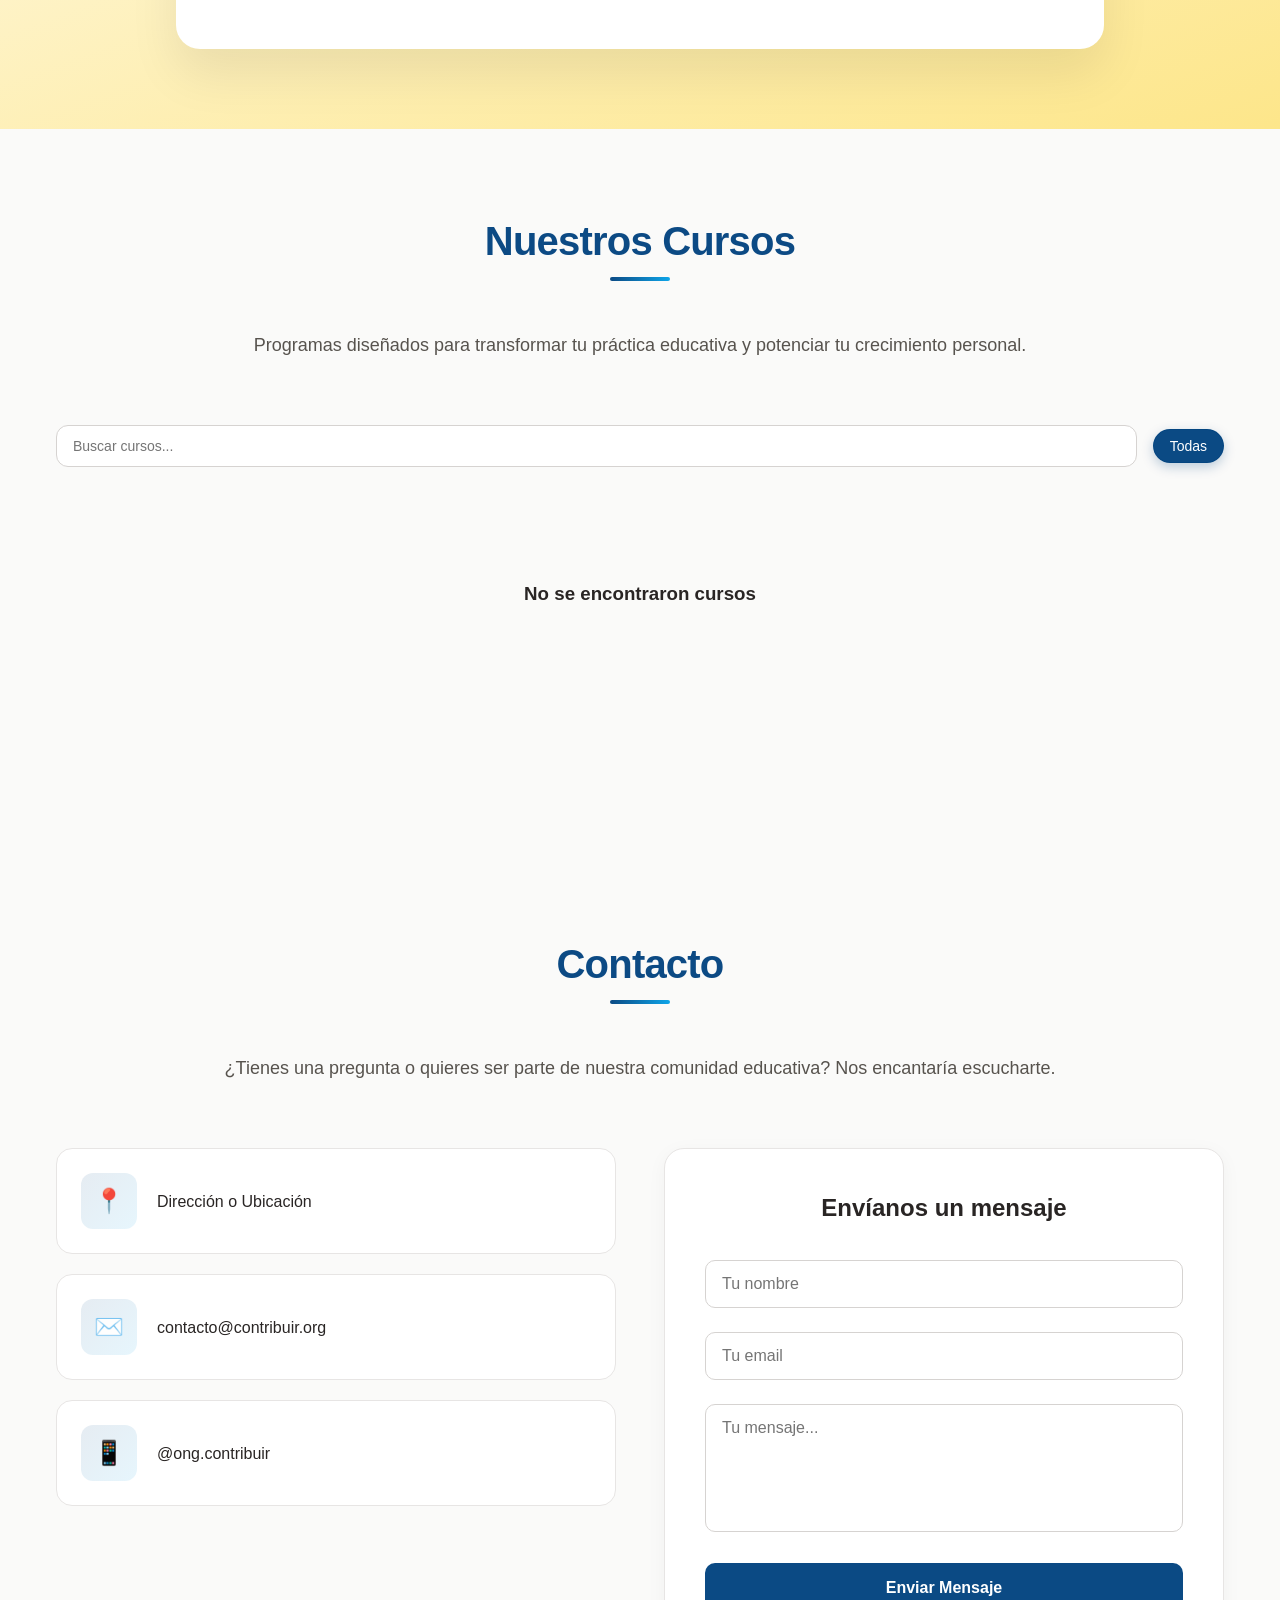
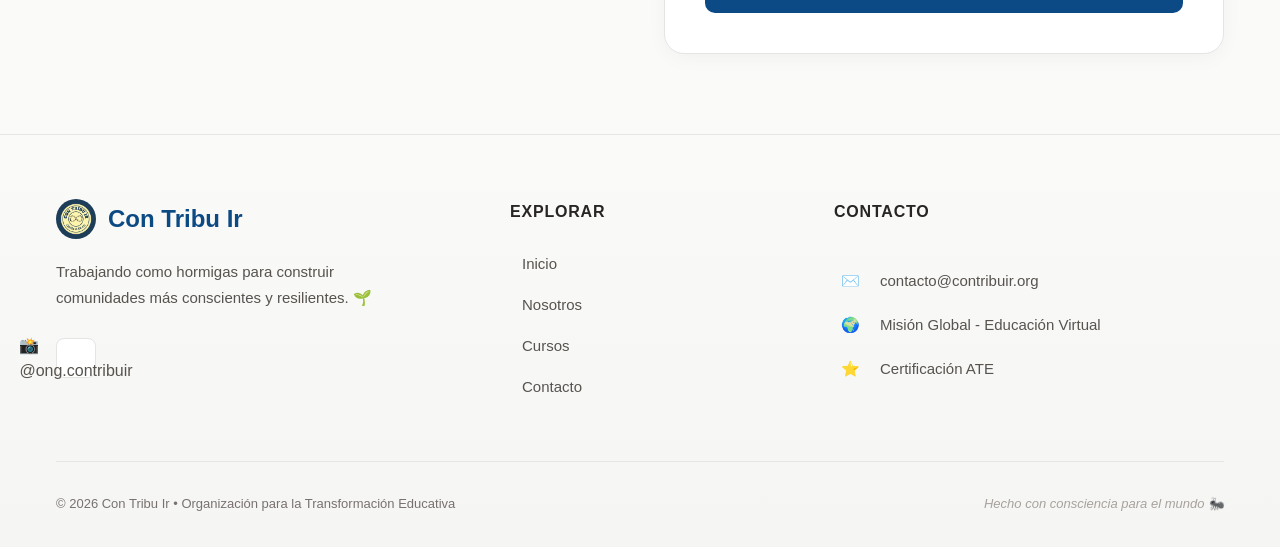
==== commit 3443abb9: "Merge branch 'Feature/VSagredo/2026-03-25-Fix-N11-paginacion-curso-index' into Release/VSagredo/2026" ====
--- a/index.html
+++ b/index.html
@@ -30,10 +30,6 @@
                     </button>
                     <button class="btn btn-primary" id="registerBtn" onclick="openModal('registerModal')">
                         Unirse
-                    </button>
-                    <!-- Botón exclusivo para admin -->
-                    <button class="btn" id="adminPanelBtn" onclick="window.location.href='admin_panel.php'" style="display:none; margin-right: 0.5rem; background-color: #ffc107; color: #000;">
-                        ⚙️ Panel de Administración
                     </button>
                     <div id="userSection" class="user-section hidden">
                         <div class="user-dropdown">
@@ -217,6 +213,7 @@
             </div>
 
             <div class="courses-grid" id="coursesGrid"></div>
+            <div id="paginationControls" class="pagination-controls"></div>
         </div>
     </section>
 
--- a/styles.css
+++ b/styles.css
@@ -67,7 +67,7 @@
 }
 
 .logo {
-    display: inline-flex;
+    display: flex;
     align-items: center;
     gap: 0.625rem;
     font-size: 1.375rem;
@@ -76,11 +76,6 @@
     text-decoration: none;
     cursor: pointer;
     transition: all 0.3s ease;
-    white-space: nowrap;
-}
-
-.logo span {
-    white-space: nowrap;
 }
 
 .logo-icon { /* Icono de la Landing Page */
@@ -295,41 +290,6 @@
     background: #fef3c7;
     color: #d84f4f;
     padding-left: 1.5rem;
-}
-
-/* ===== NAVBAR MOBILE ===== */
-@media (max-width: 768px) {
-    .header-content {
-        display: flex;
-        flex-wrap: wrap;
-        justify-content: space-between;
-        align-items: center;
-        gap: 0.5rem;
-    }
-
-    .logo {
-        flex: 0 0 auto;
-        align-self: center;
-    }
-
-    .nav-desktop {
-        flex: 0 0 auto;
-        display: flex;
-        gap: 1.25rem;
-    }
-
-    .nav-link {
-        font-size: 0.875rem;
-        padding: 0.15rem 0;
-    }
-
-    .header-buttons {
-        flex-basis: 100%;
-        display: flex;
-        justify-content: flex-end;
-        gap: 0.75rem;
-        margin-top: 0.5rem;
-    }
 }
 
 /* ===== HERO SECTION ===== */
@@ -681,6 +641,14 @@
     background: linear-gradient(160deg, var(--color-primary-dark) 0%, var(--color-primary) 100%);
 }
 
+.section-mission .section-title {
+    color: var(--color-amber-200);
+}
+
+.section-mission .section-title::after {
+    background: linear-gradient(90deg, var(--color-amber-200), var(--color-secondary));
+}
+
 .mission-content {
     background: var(--color-white);
     border: none;
@@ -721,7 +689,7 @@
 }
 
 .highlight-primary {
-    color: var(--color-primary);
+    color: var(--color-amber-200);
 }
 
 .highlight-secondary {
@@ -857,6 +825,45 @@
     box-shadow: 0 20px 40px rgba(0, 0, 0, 0.1);
     transform: translateY(-6px);
     border-color: var(--color-primary);
+}
+
+.pagination-controls {
+    display: flex;
+    flex-wrap: wrap;
+    gap: 0.45rem;
+    align-items: center;
+    justify-content: center;
+    margin-bottom: 2.2rem;
+    padding: 0.5rem 0;
+}
+
+.pagination-btn {
+    background: var(--color-white);
+    border: 1px solid var(--color-primary);
+    color: var(--color-primary);
+    padding: 0.45rem 0.75rem;
+    border-radius: 0.45rem;
+    cursor: pointer;
+    font-size: 0.85rem;
+    min-width: 45px;
+    font-weight: 600;
+    transition: all 0.2s ease;
+}
+
+.pagination-btn:hover:not(.active):not(.disabled) {
+    background: var(--color-primary);
+    color: var(--color-white);
+}
+
+.pagination-btn.active {
+    background: var(--color-primary);
+    color: var(--color-white);
+    box-shadow: 0 4px 12px rgba(5, 69, 129, 0.25);
+}
+
+.pagination-btn.disabled {
+    opacity: 0.6;
+    cursor: not-allowed;
 }
 
 .course-image {
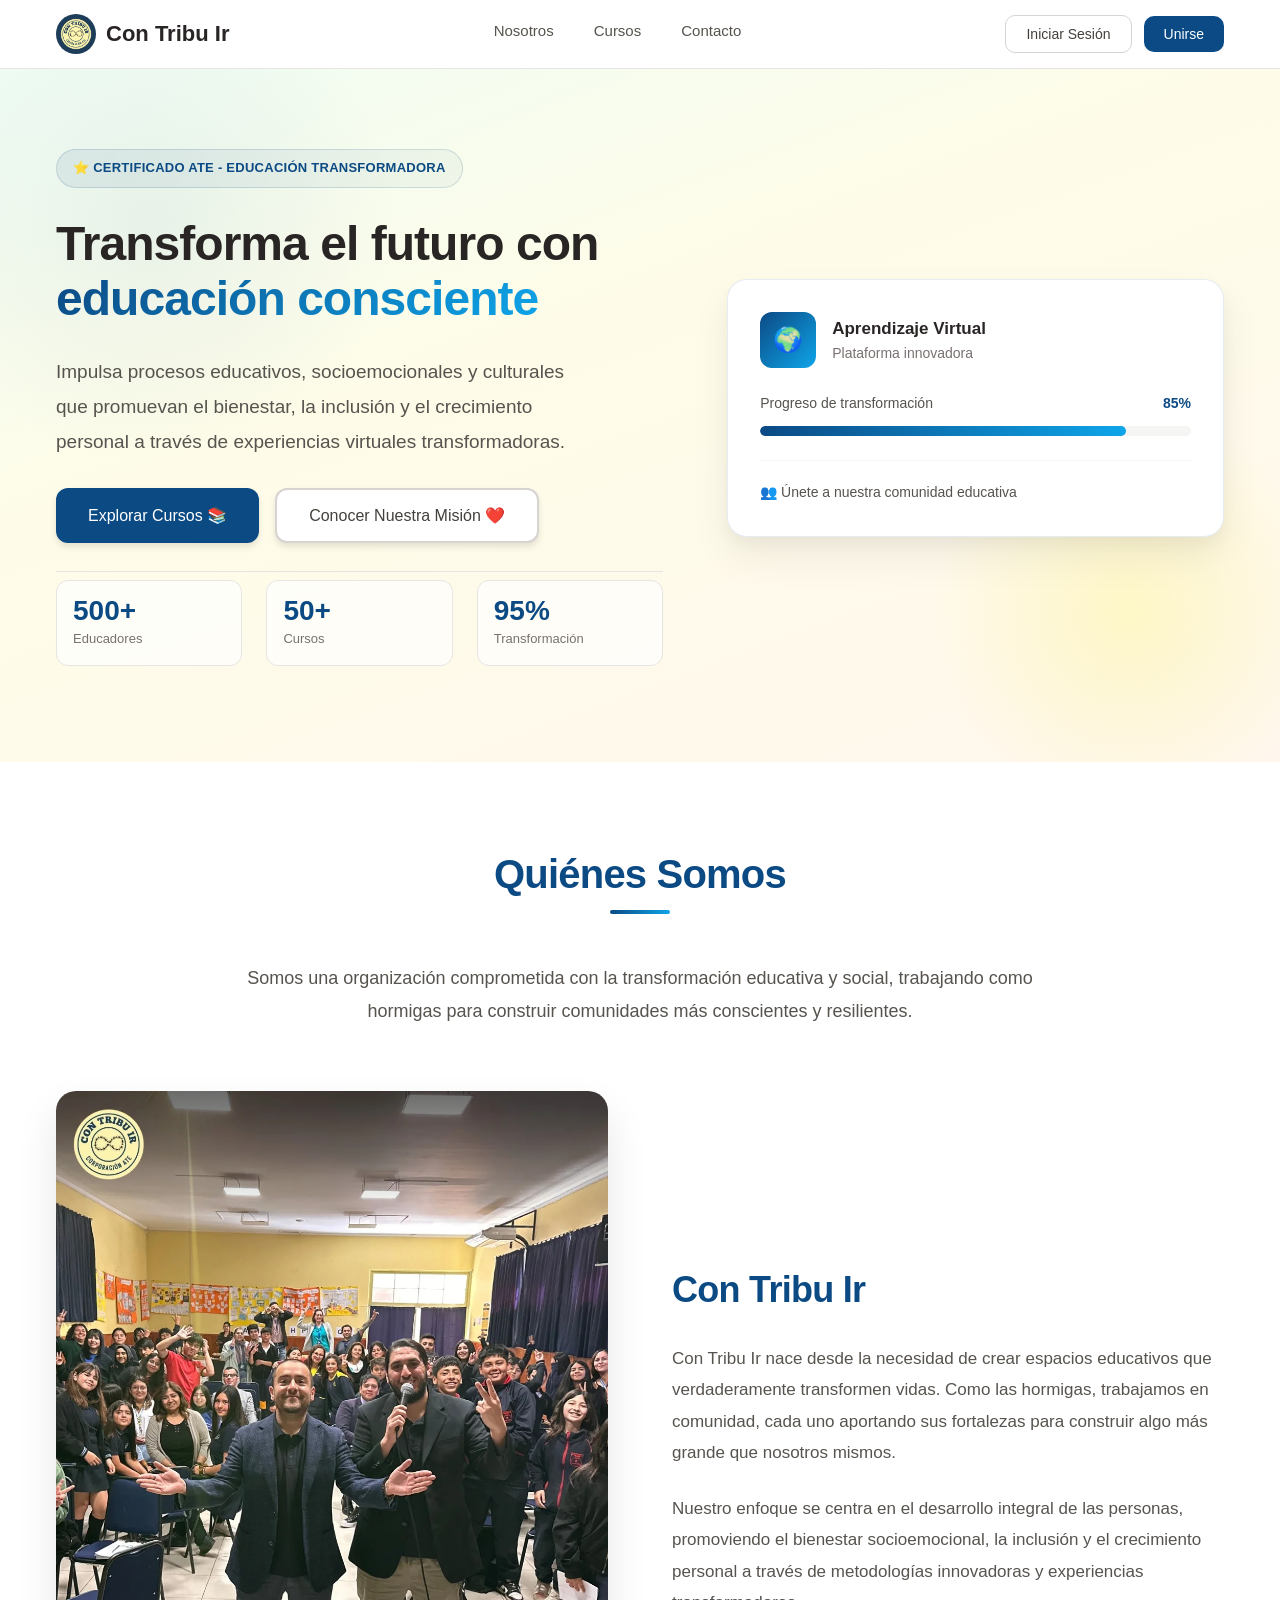
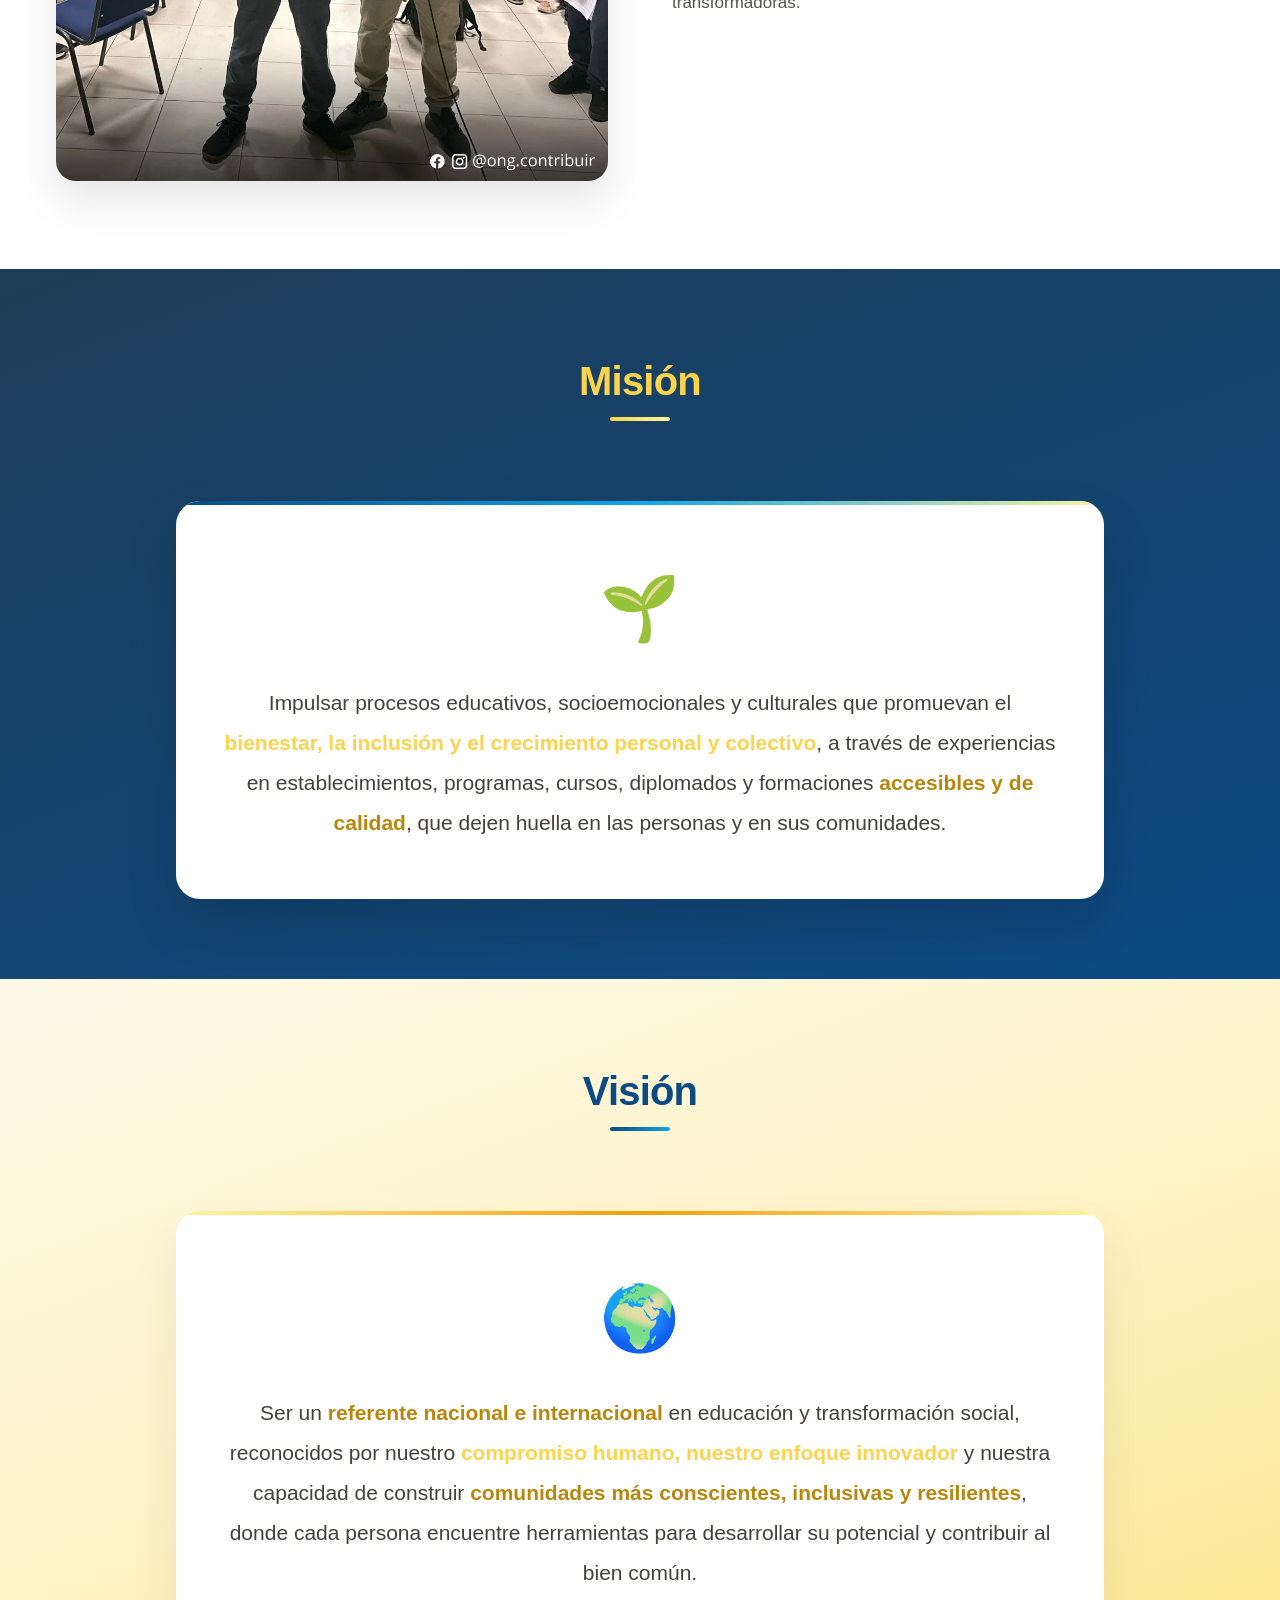
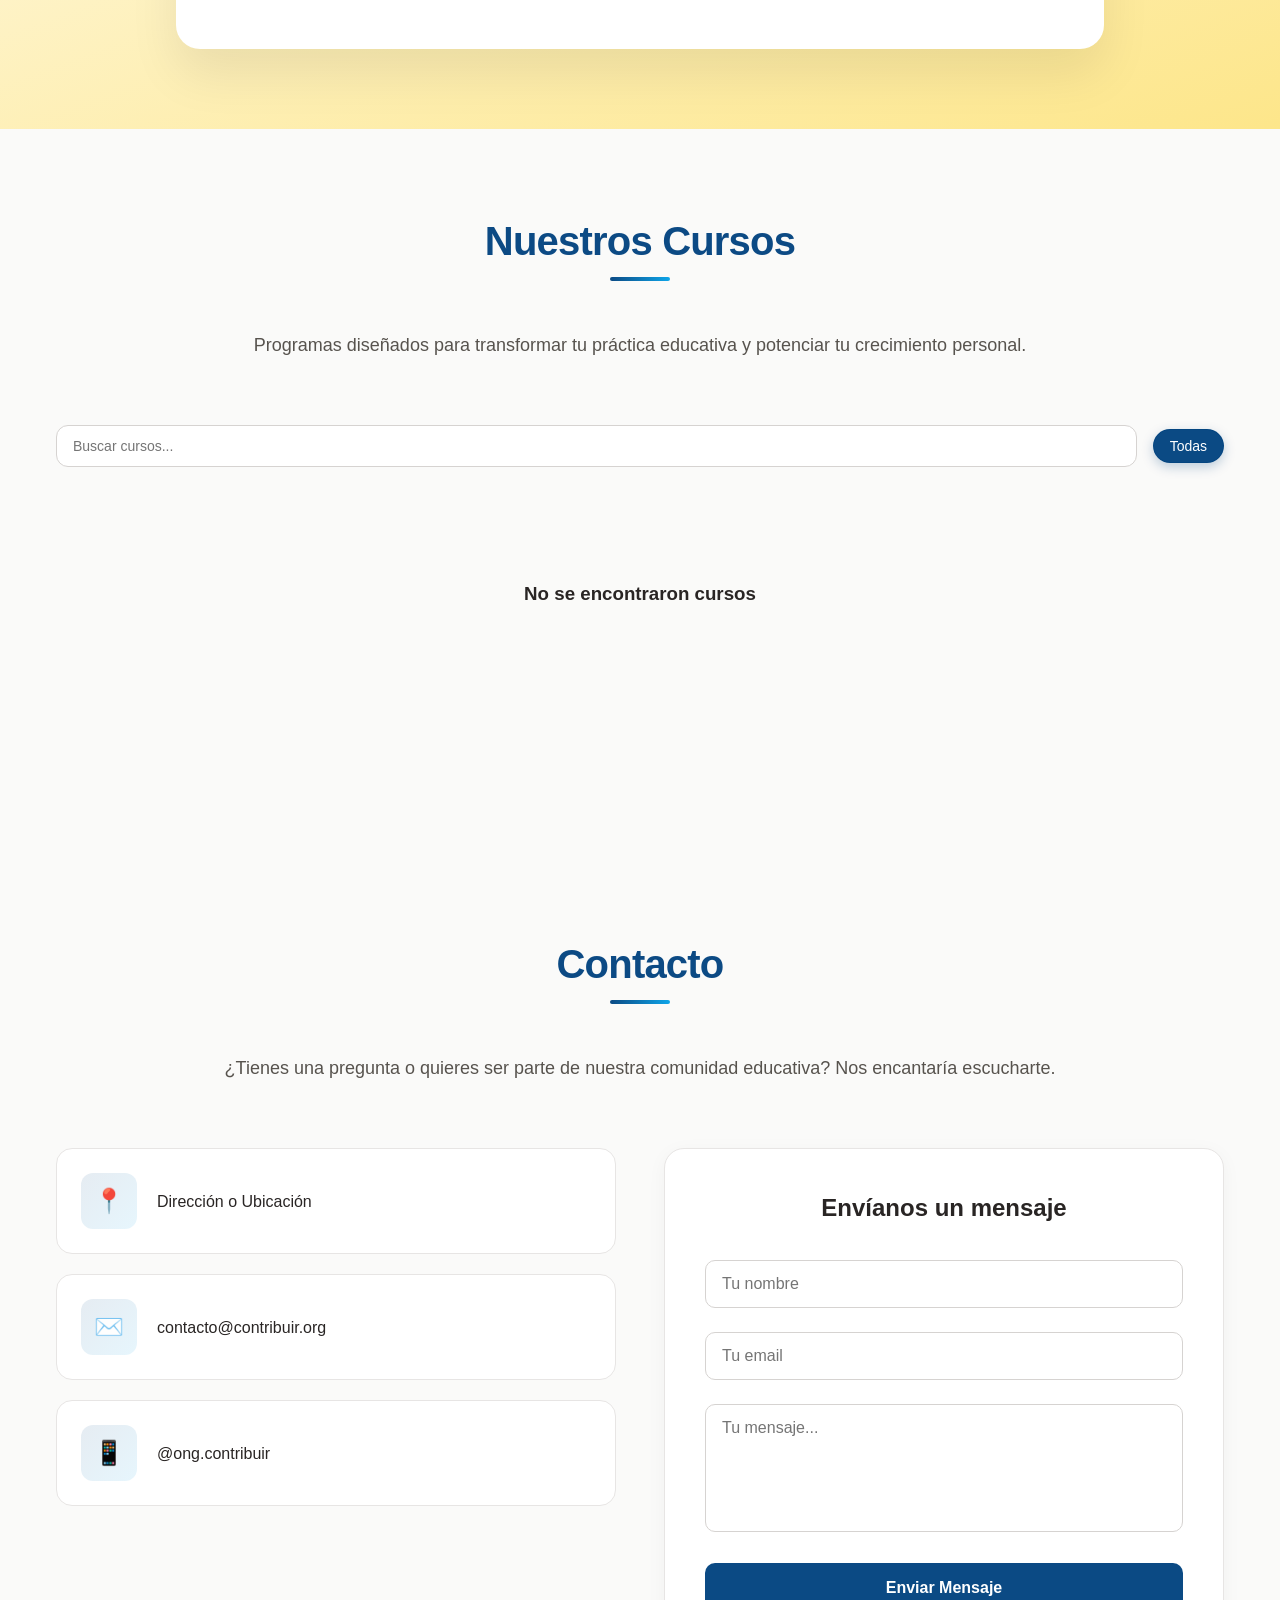
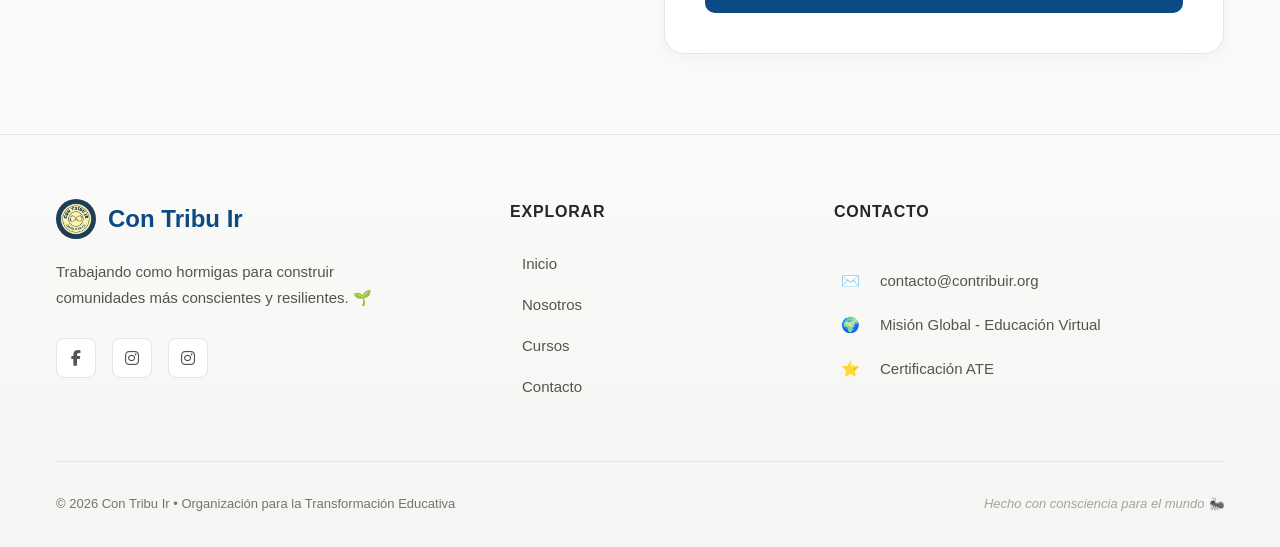
==== commit 63b8a7e6: "Merge branch 'Feature/Calvarez/2026-03-25-Fix-3-4-9-N°-Redes-Sociales' into Release/VSagredo/2026-03" ====
--- a/index.html
+++ b/index.html
@@ -7,6 +7,7 @@
     <title>Con Tribu Ir</title>
     <link rel="stylesheet" href="styles.css">
     <link rel="stylesheet" href="Css/recovery_password.css">
+    <link rel="stylesheet" href="https://cdnjs.cloudflare.com/ajax/libs/font-awesome/6.5.0/css/all.min.css">
 </head>
 
 <body>
@@ -335,7 +336,15 @@
                     Trabajando como hormigas para construir comunidades más conscientes y resilientes. 🌱
                 </p>
                 <div class="footer-social-links">
-                    <a href="#" class="social-icon" title="Instagram">📸 @ong.contribuir</a>
+                    <a href="https://www.facebook.com/share/1ChK7vAwzy/?mibextid=wwXIfr" class="social-icon" title="Facebook" target="_blank" rel="noopener noreferrer">
+                        <i class="fab fa-facebook-f"></i>
+                    </a>
+                    <a href="https://www.instagram.com/ong.contribuir/" class="social-icon" title="Instagram ONG" target="_blank" rel="noopener noreferrer">
+                        <i class="fab fa-instagram"></i>
+                    </a>
+                    <a href="https://www.instagram.com/creodecreerycrear/" class="social-icon" title="Instagram CREO" target="_blank" rel="noopener noreferrer">
+                        <i class="fab fa-instagram"></i>
+                    </a>
                 </div>
             </div>
 
--- a/styles.css
+++ b/styles.css
@@ -67,7 +67,7 @@
 }
 
 .logo {
-    display: flex;
+    display: inline-flex;
     align-items: center;
     gap: 0.625rem;
     font-size: 1.375rem;
@@ -76,6 +76,11 @@
     text-decoration: none;
     cursor: pointer;
     transition: all 0.3s ease;
+    white-space: nowrap;
+}
+
+.logo span {
+    white-space: nowrap;
 }
 
 .logo-icon { /* Icono de la Landing Page */
@@ -290,6 +295,41 @@
     background: #fef3c7;
     color: #d84f4f;
     padding-left: 1.5rem;
+}
+
+/* ===== NAVBAR MOBILE ===== */
+@media (max-width: 768px) {
+    .header-content {
+        display: flex;
+        flex-wrap: wrap;
+        justify-content: space-between;
+        align-items: center;
+        gap: 0.5rem;
+    }
+
+    .logo {
+        flex: 0 0 auto;
+        align-self: center;
+    }
+
+    .nav-desktop {
+        flex: 0 0 auto;
+        display: flex;
+        gap: 1.25rem;
+    }
+
+    .nav-link {
+        font-size: 0.875rem;
+        padding: 0.15rem 0;
+    }
+
+    .header-buttons {
+        flex-basis: 100%;
+        display: flex;
+        justify-content: flex-end;
+        gap: 0.75rem;
+        margin-top: 0.5rem;
+    }
 }
 
 /* ===== HERO SECTION ===== */
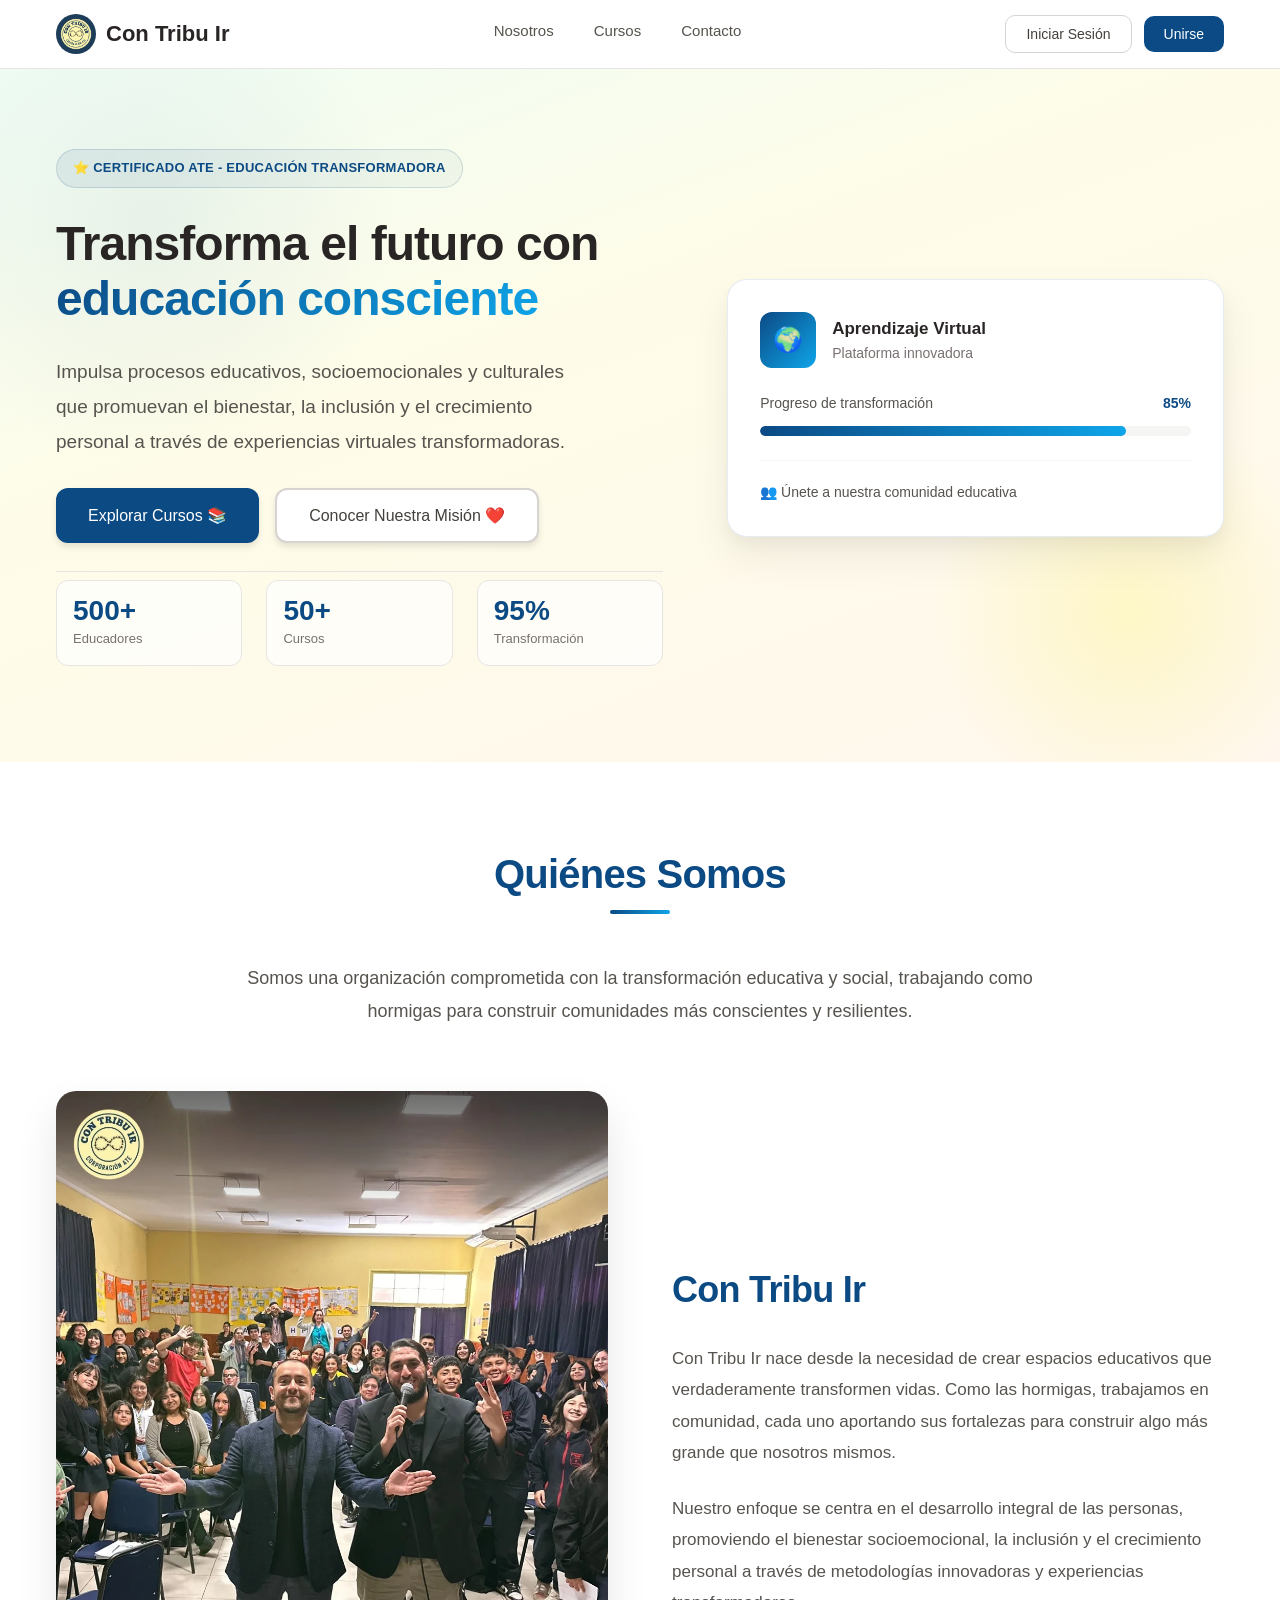
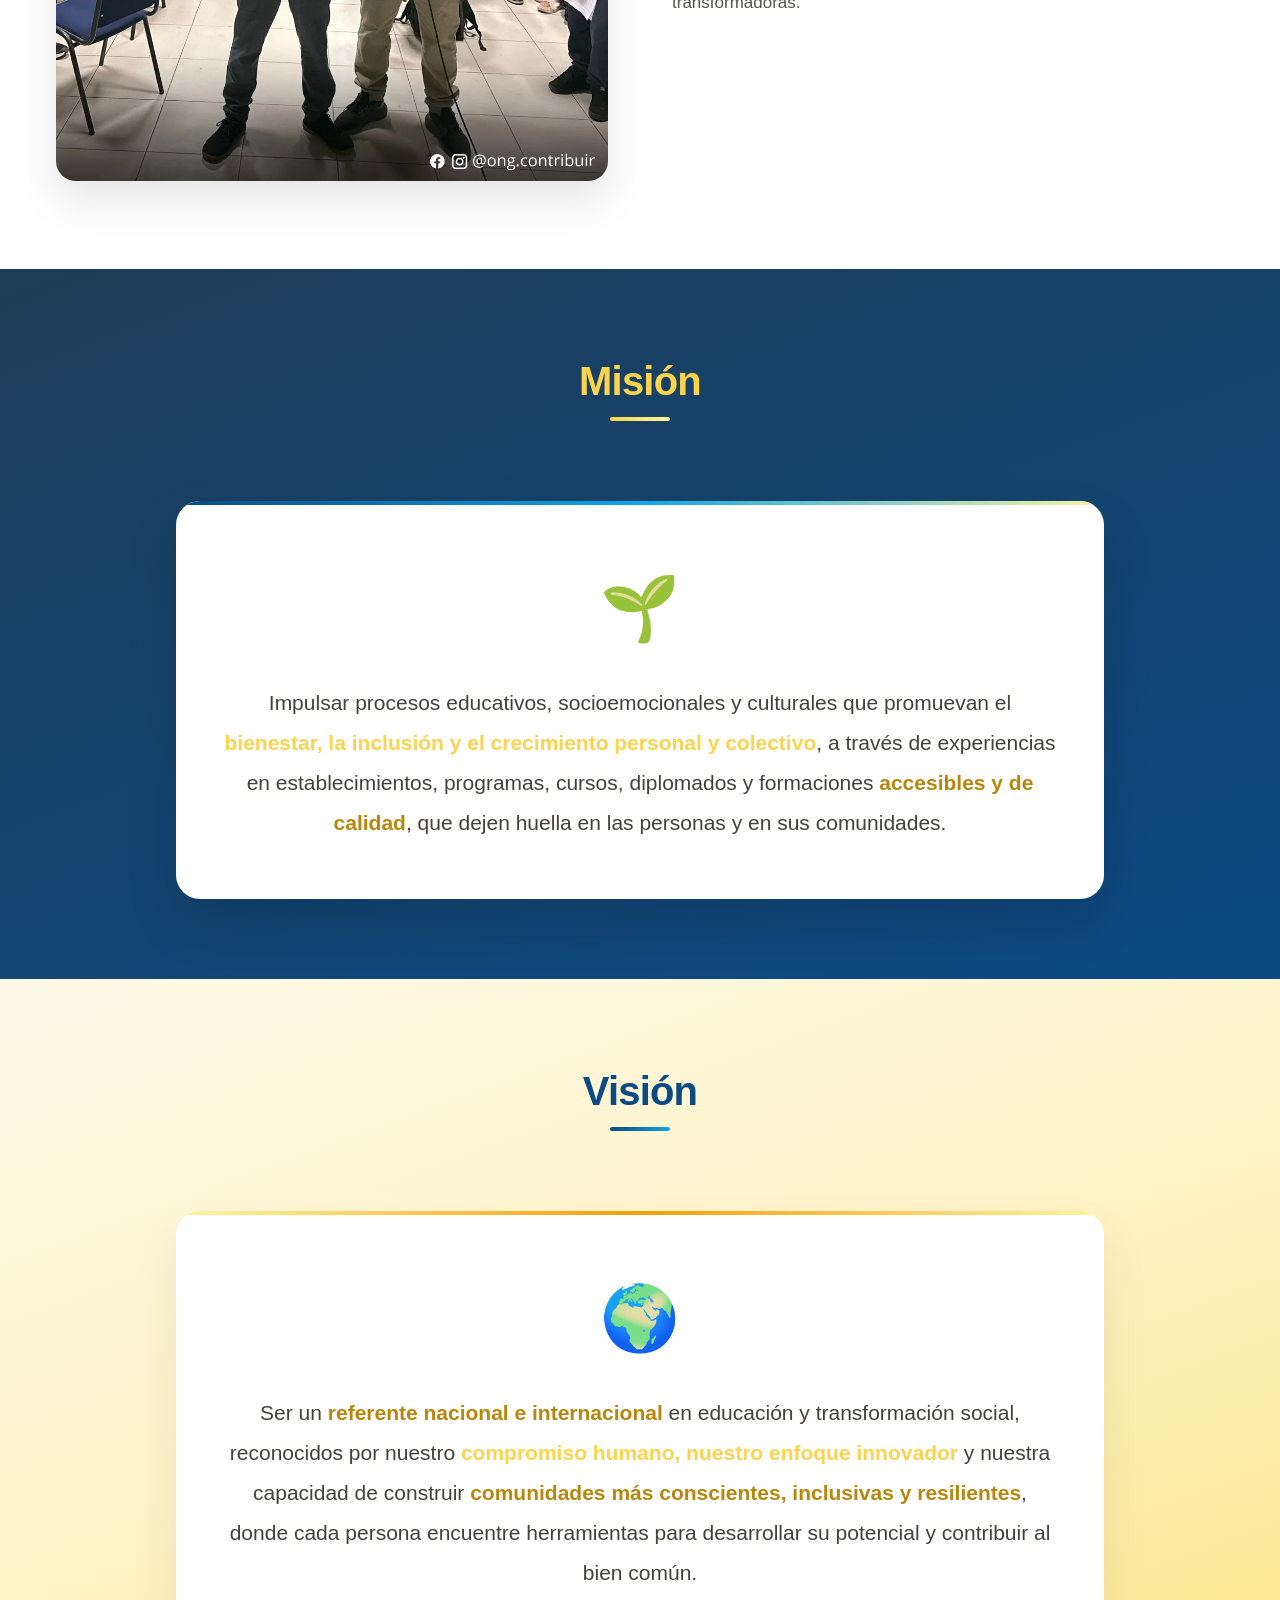
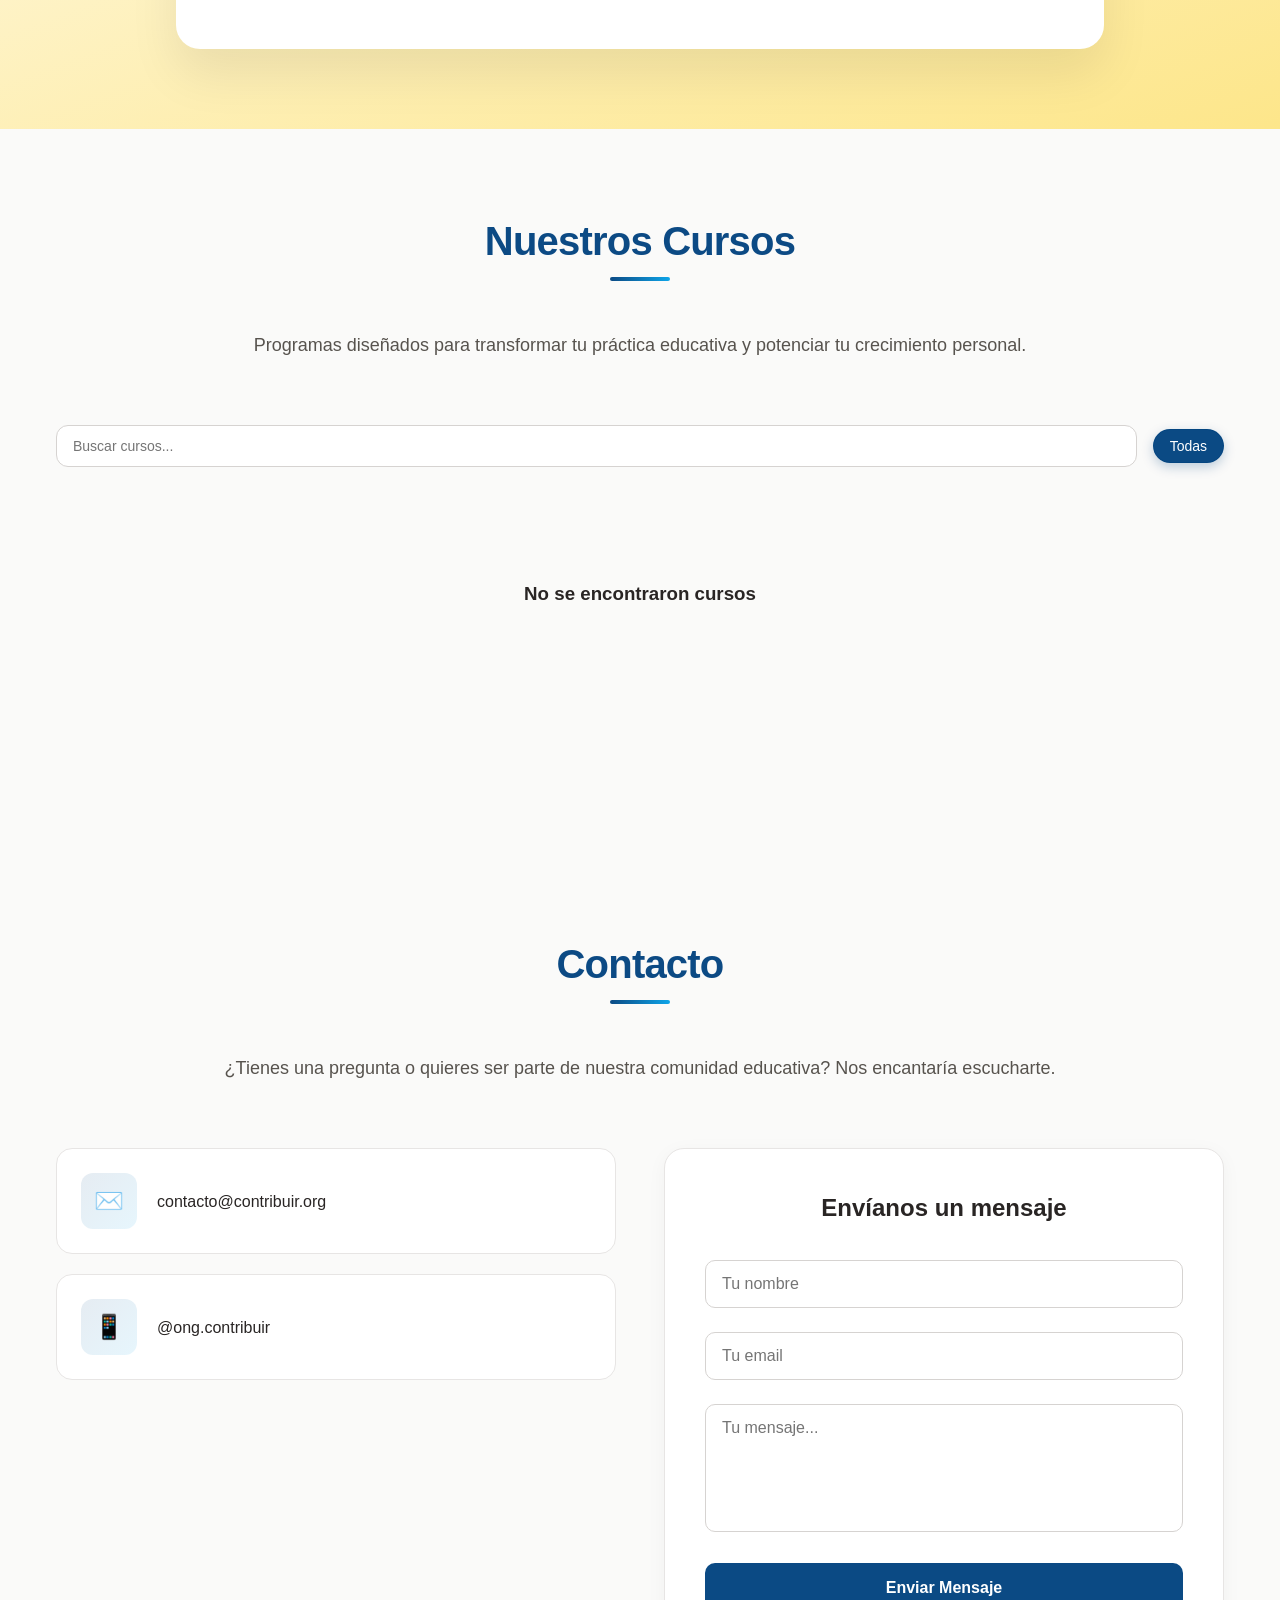
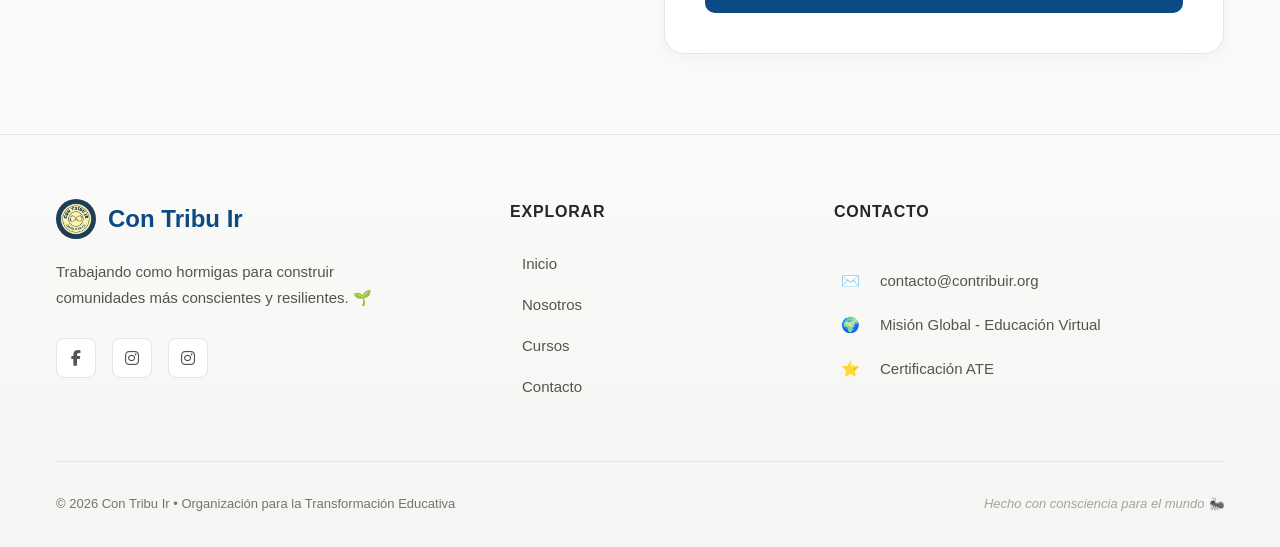
==== commit 44b446ee: "Merge branch 'Feature/Aalquinta/2026-03-30-fix-quitar-direccion-o-ubicacion' into Release/VSagredo/2" ====
--- a/index.html
+++ b/index.html
@@ -230,10 +230,6 @@
             <div class="contact-grid">
                 <div class="contact-info">
                     <div class="contact-item">
-                        <span class="contact-icon">📍</span>
-                        <p>Dirección o Ubicación</p>
-                    </div>
-                    <div class="contact-item">
                         <span class="contact-icon">✉️</span>
                         <p>contacto@contribuir.org</p>
                     </div>
